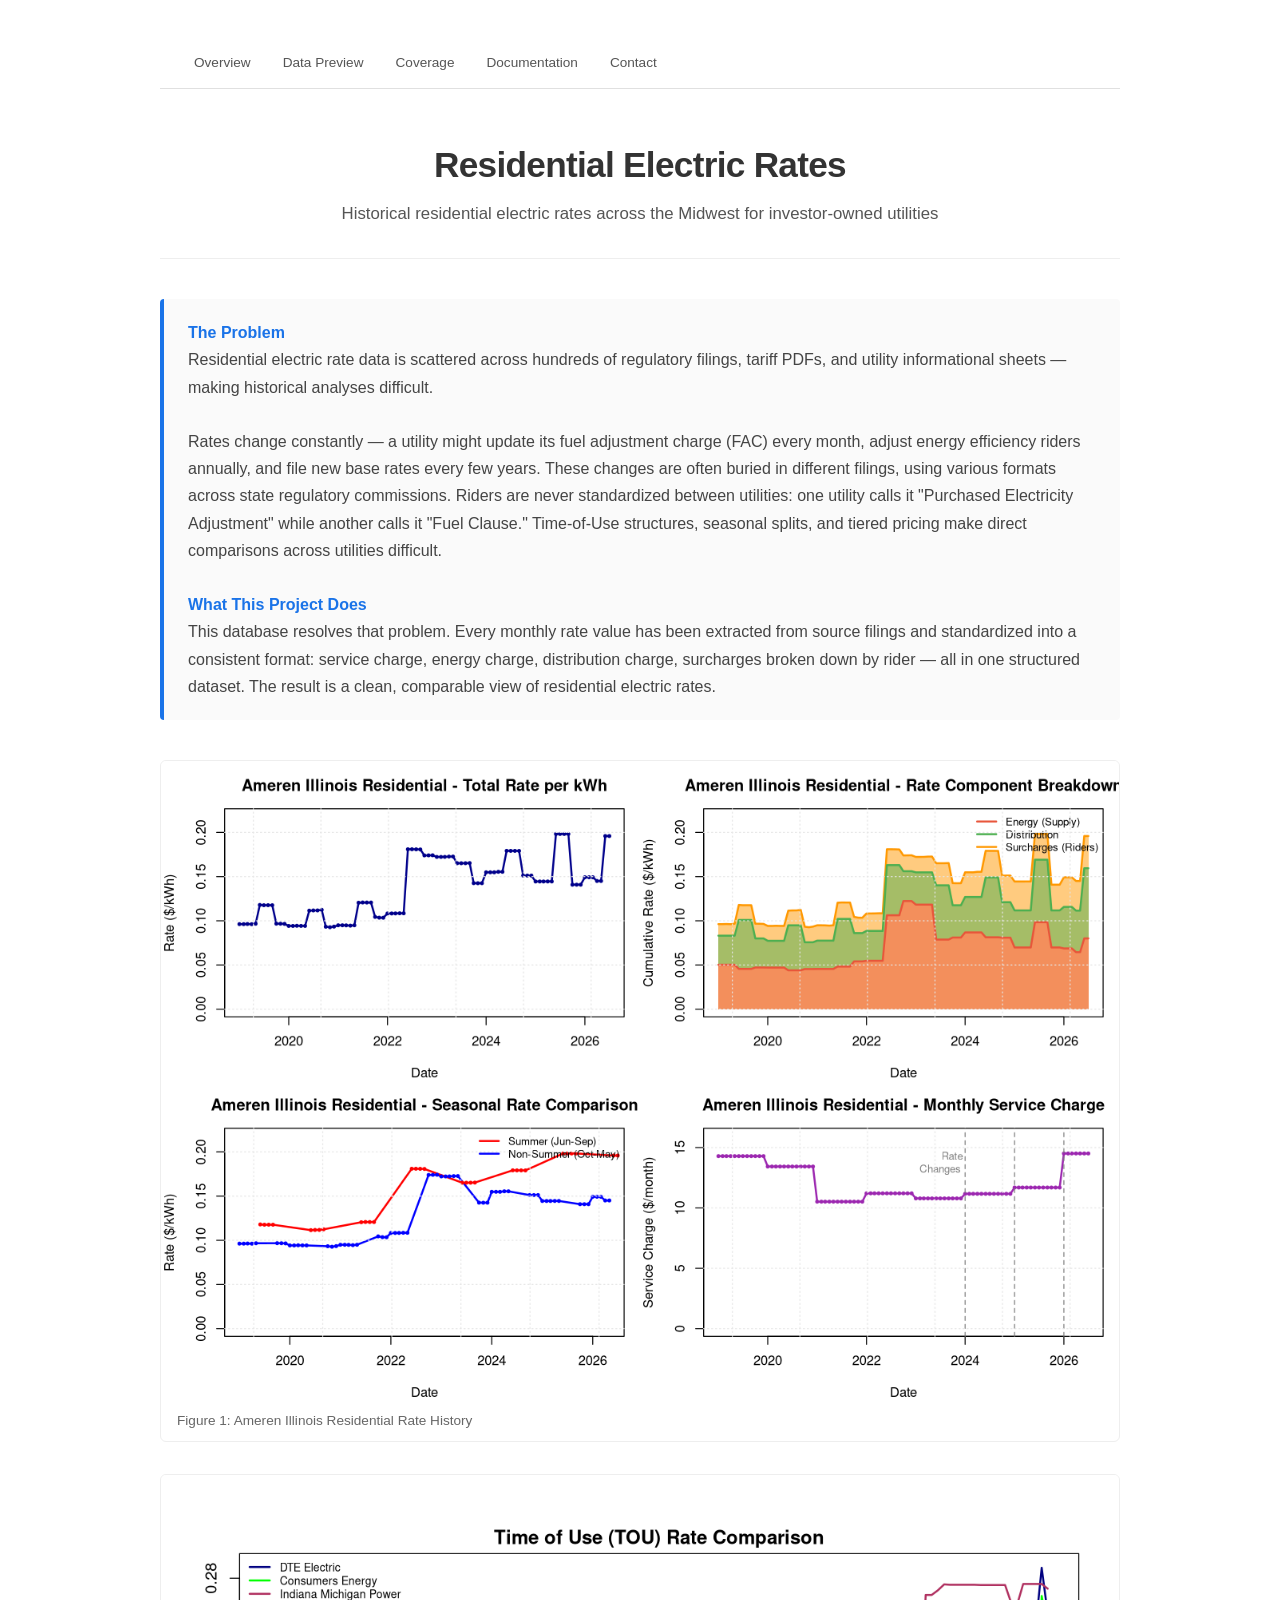
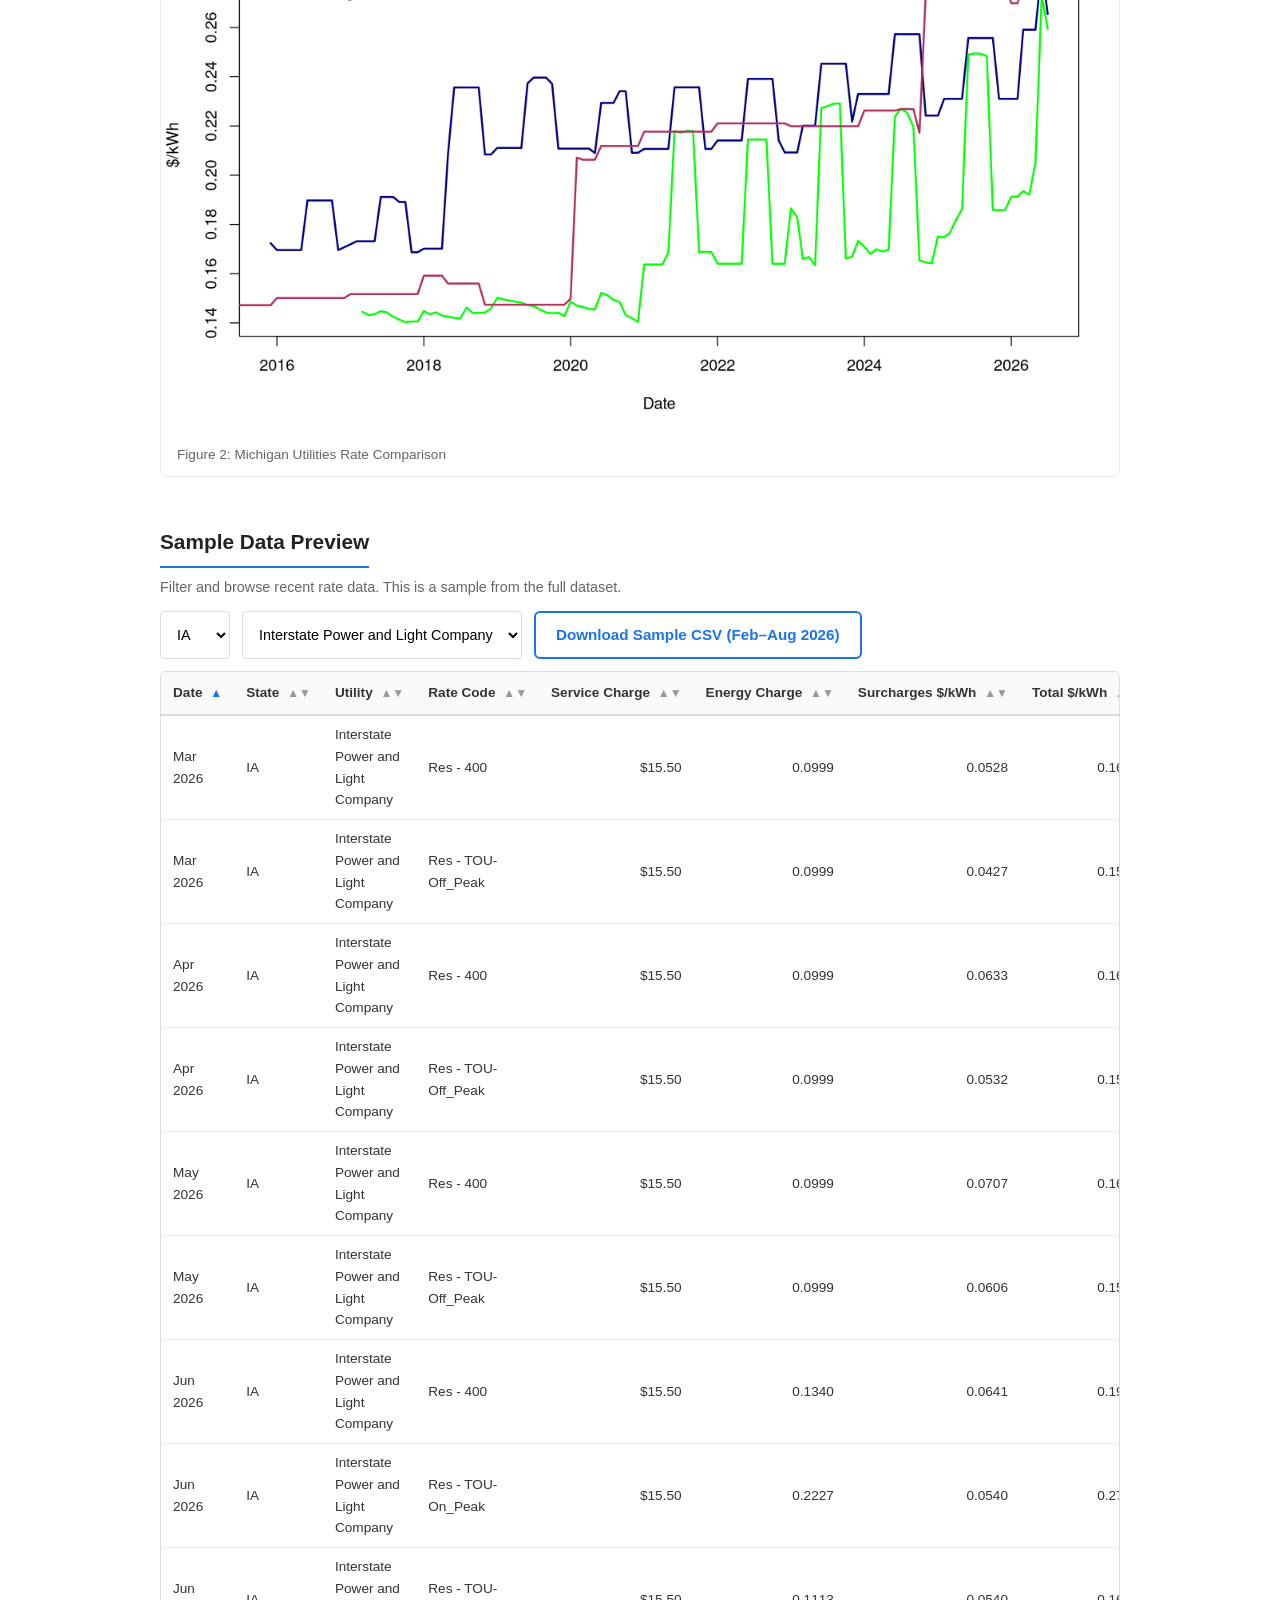
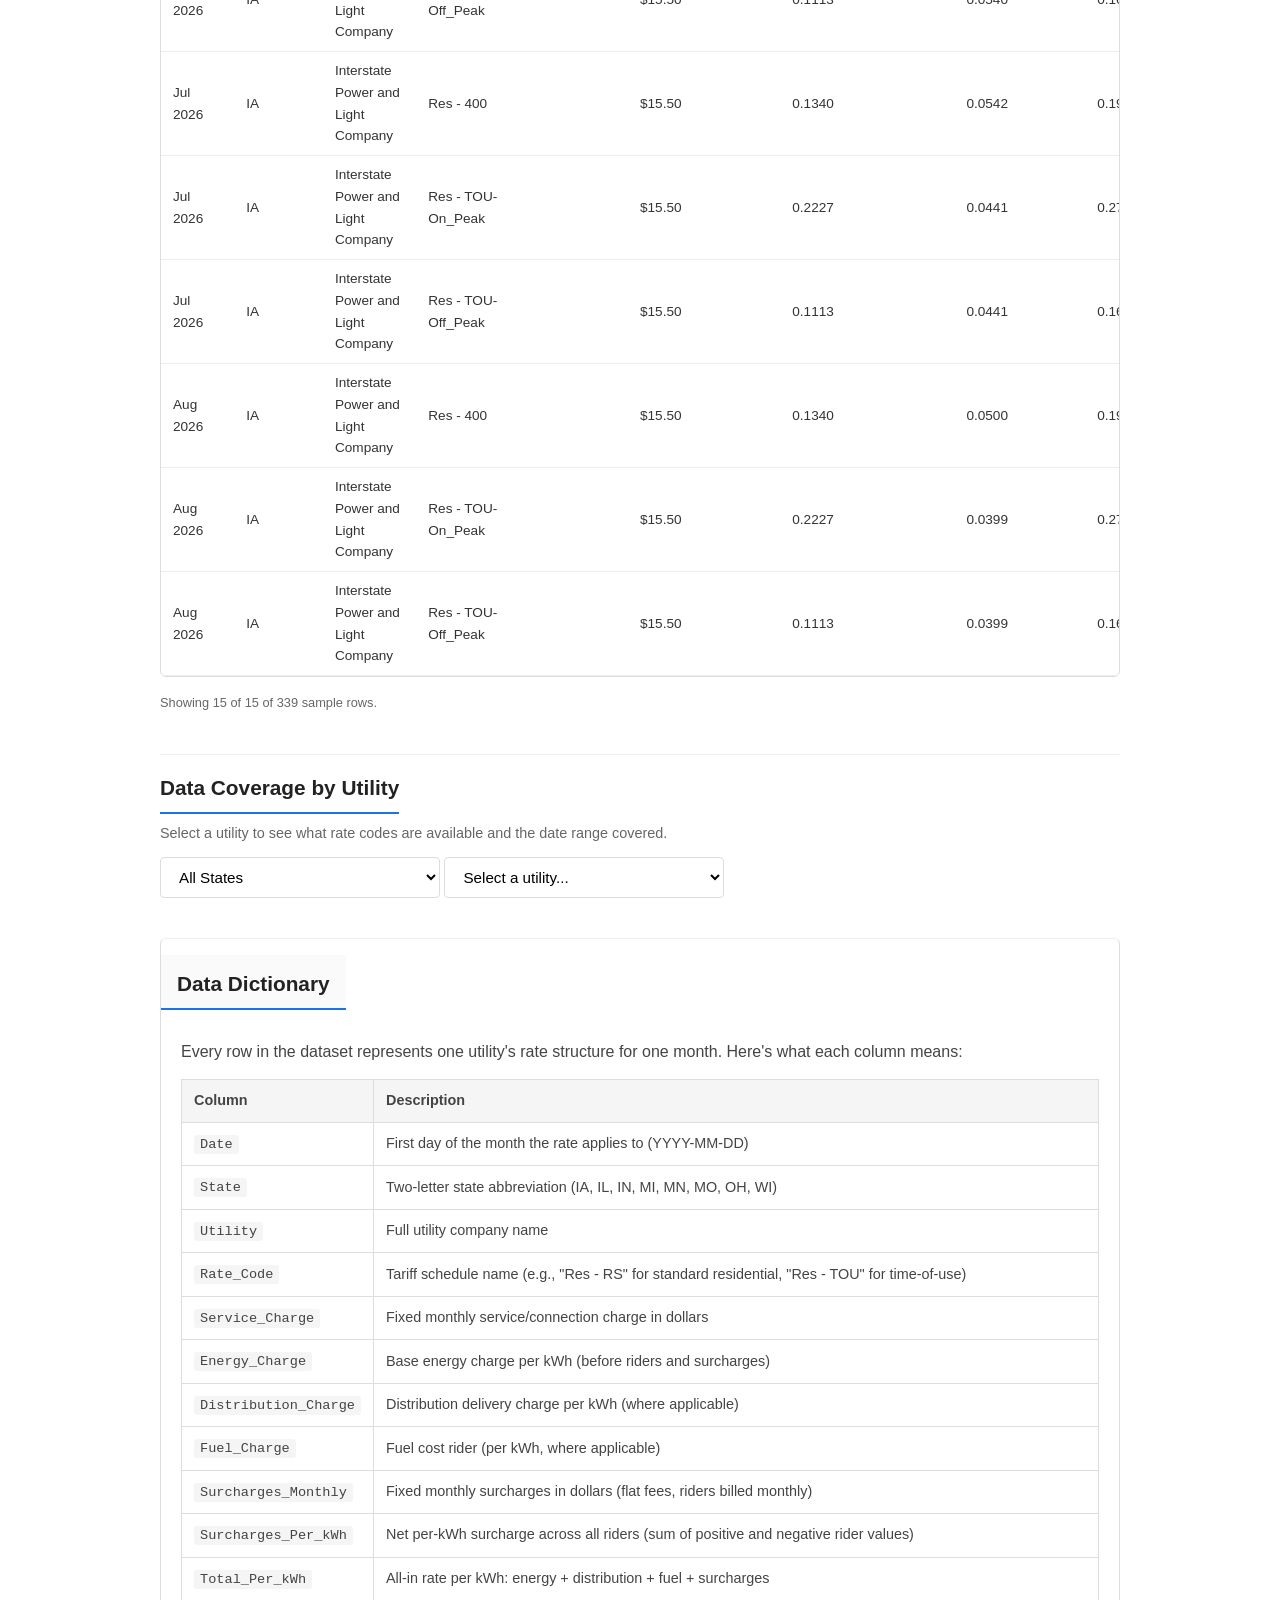
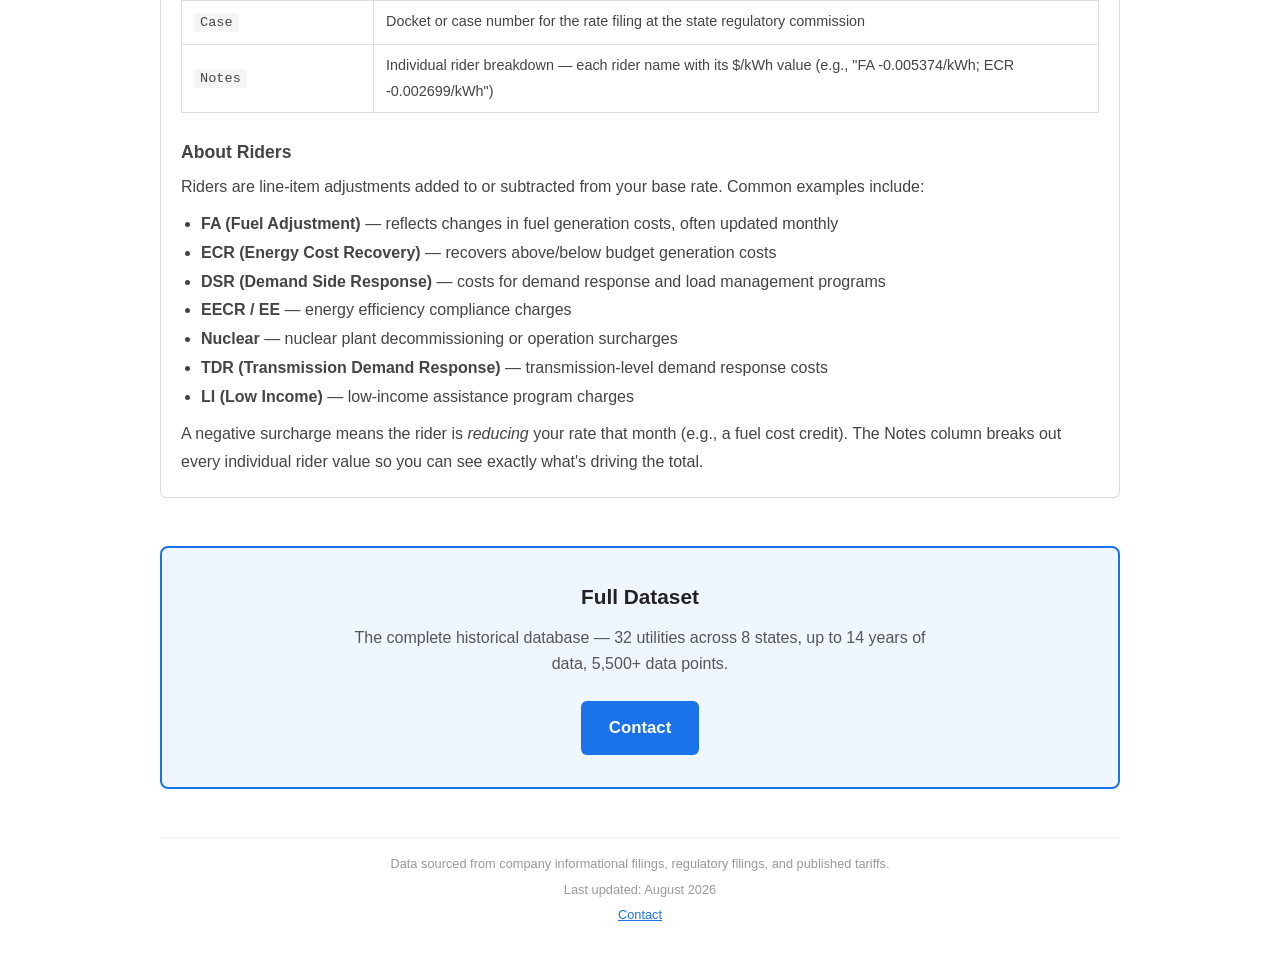
==== index.html @ 35127182 "Add files via upload" ====
<!DOCTYPE html>
<html lang="en">
<head>
  <meta charset="UTF-8">
  <meta name="viewport" content="width=device-width, initial-scale=1.0">
  <title>Residential Electric Rate Data — Iowa, Illinois, Indiana, Michigan, Minnesota, Missouri, Ohio, Wisconsin</title>
  <meta name="description" content="Historical residential electric rate data for 32 utilities across Iowa, Illinois, Indiana, Michigan, Minnesota, Missouri, Ohio, and Wisconsin. Monthly data from 2012-2026 covering energy charges, distribution charges, and 50+ rider surcharges.">
  <meta name="keywords" content="electric rates, residential electric rates, Iowa, Illinois, Michigan, Indiana, Minnesota, Missouri, Ohio, Wisconsin, Ameren, ComEd, DTE, Consumers Energy, Duke Energy Ohio, Ohio Edison, Minnesota Power, Northern States Power, Otter Tail Power, Ameren Missouri, Evergy, Empire District, MidAmerican Energy, utility rates, energy charges, surcharges, riders">
  <meta name="author" content="Electric Utility Rate Data">
  <meta property="og:title" content="Residential Electric Rate Data">
  <meta property="og:description" content="Historical residential electric rates across Iowa, Illinois, Indiana, Michigan, Minnesota, Missouri, Ohio, and Wisconsin — 2012 to 2026. 32 utilities, 50+ riders tracked.">
  <meta property="og:type" content="website">
  <link rel="stylesheet" href="style.css">
</head>
<body>

<nav>
  <a href="#overview">Overview</a>
  <a href="#data">Data Preview</a>
  <a href="#coverage">Coverage</a>
  <a href="#docs">Documentation</a>
  <a href="#contact">Contact</a>
</nav>

<div class="hero">
  <h1>Residential Electric Rates</h1>
  <p class="sub">Historical residential electric rates across the Midwest for investor-owned utilities</p>
</div>

<div id="overview">
<div class="problem">
  <strong>The Problem</strong><br>
  Residential electric rate data is scattered across hundreds of regulatory filings, tariff PDFs, and
  utility informational sheets — making historical analyses difficult.<br><br>
  Rates change constantly — a utility might update its fuel adjustment charge (FAC) every month,
  adjust energy efficiency riders annually, and file new base rates every few years.
  These changes are often buried in different filings, using various formats across state
  regulatory commissions. Riders are never standardized between utilities: one utility calls it
  "Purchased Electricity Adjustment" while another calls it "Fuel Clause."
  Time-of-Use structures, seasonal splits, and tiered pricing make direct comparisons
  across utilities difficult.<br><br>
  <strong>What This Project Does</strong><br>
  This database resolves that problem. Every monthly rate value has been extracted from source
  filings and standardized into a consistent format: service charge, energy charge, distribution
  charge, surcharges broken down by rider — all in one structured dataset.
  The result is a clean, comparable view of residential electric rates.
</div>

<!-- Charts -->
<div class="chart">
  <img src="GitHub_Graphs/Ameren_IL_Rates.png" alt="Ameren Illinois Rate History">
  <p>Figure 1: Ameren Illinois Residential Rate History</p>
</div>

<div class="chart">
  <img src="GitHub_Graphs/MI_Comparison.png" alt="Michigan Utilities Comparison">
  <p>Figure 2: Michigan Utilities Rate Comparison</p>
</div>
</div>

<!-- Sample Data Preview -->
<div id="data" class="section">
  <h2>Sample Data Preview</h2>
  <p class="section-desc">Filter and browse recent rate data. This is a sample from the full dataset.</p>

  <div class="table-controls">
    <select id="filterState" aria-label="Filter by State">
    </select>
    <select id="filterUtility" aria-label="Filter by Utility">
    </select>
    <a href="sample_data.csv" download class="download-btn">Download Sample CSV (Feb–Aug 2026)</a>
  </div>

  <div class="table-wrapper">
    <table id="sampleTable">
      <thead>
        <tr>
          <th data-col="Date" data-type="text">Date <span class="sort-arrow"></span></th>
          <th data-col="State" data-type="text">State <span class="sort-arrow"></span></th>
          <th data-col="Utility" data-type="text">Utility <span class="sort-arrow"></span></th>
          <th data-col="Rate_Code" data-type="text">Rate Code <span class="sort-arrow"></span></th>
          <th data-col="Service_Charge" data-type="num">Service Charge <span class="sort-arrow"></span></th>
          <th data-col="Energy_Charge" data-type="num">Energy Charge <span class="sort-arrow"></span></th>
          <th data-col="Surcharges_Per_kWh" data-type="num">Surcharges $/kWh <span class="sort-arrow"></span></th>
          <th data-col="Total_Per_kWh" data-type="num">Total $/kWh <span class="sort-arrow"></span></th>
        </tr>
      </thead>
      <tbody id="sampleBody"></tbody>
    </table>
  </div>
  <div class="table-note">Showing <span id="rowCount">0</span> of <span id="totalRows">0</span> sample rows.</div>
</div>

<!-- Data Coverage Explorer -->
<div id="coverage" class="section">
  <h2>Data Coverage by Utility</h2>
  <p class="section-desc">Select a utility to see what rate codes are available and the date range covered.</p>
  <select id="coverageState" class="coverage-select" aria-label="Filter utilities by State">
    <option value="">All States</option>
  </select>
  <select id="coverageSelect" class="coverage-select" aria-label="Select a Utility">
    <option value="">Select a utility...</option>
  </select>
  <div id="coverageResult" class="coverage-result" style="display:none;"></div>
</div>

<!-- Data Documentation -->
<div id="docs" class="section data-docs">
  <h2>Data Dictionary</h2>
  <div class="content">
    <p>Every row in the dataset represents one utility's rate structure for one month. Here's what each column means:</p>
    <table>
      <tr><th>Column</th><th>Description</th></tr>
      <tr><td><code>Date</code></td><td>First day of the month the rate applies to (YYYY-MM-DD)</td></tr>
      <tr><td><code>State</code></td><td>Two-letter state abbreviation (IA, IL, IN, MI, MN, MO, OH, WI)</td></tr>
      <tr><td><code>Utility</code></td><td>Full utility company name</td></tr>
      <tr><td><code>Rate_Code</code></td><td>Tariff schedule name (e.g., "Res - RS" for standard residential, "Res - TOU" for time-of-use)</td></tr>
      <tr><td><code>Service_Charge</code></td><td>Fixed monthly service/connection charge in dollars</td></tr>
      <tr><td><code>Energy_Charge</code></td><td>Base energy charge per kWh (before riders and surcharges)</td></tr>
      <tr><td><code>Distribution_Charge</code></td><td>Distribution delivery charge per kWh (where applicable)</td></tr>
      <tr><td><code>Fuel_Charge</code></td><td>Fuel cost rider (per kWh, where applicable)</td></tr>
      <tr><td><code>Surcharges_Monthly</code></td><td>Fixed monthly surcharges in dollars (flat fees, riders billed monthly)</td></tr>
      <tr><td><code>Surcharges_Per_kWh</code></td><td>Net per-kWh surcharge across all riders (sum of positive and negative rider values)</td></tr>
      <tr><td><code>Total_Per_kWh</code></td><td>All-in rate per kWh: energy + distribution + fuel + surcharges</td></tr>
      <tr><td><code>Case</code></td><td>Docket or case number for the rate filing at the state regulatory commission</td></tr>
      <tr><td><code>Notes</code></td><td>Individual rider breakdown — each rider name with its $/kWh value (e.g., "FA -0.005374/kWh; ECR -0.002699/kWh")</td></tr>
    </table>

    <h3 class="docs-subtitle">About Riders</h3>
    <p>Riders are line-item adjustments added to or subtracted from your base rate. Common examples include:</p>
    <ul class="rider-list">
      <li><strong>FA (Fuel Adjustment)</strong> — reflects changes in fuel generation costs, often updated monthly</li>
      <li><strong>ECR (Energy Cost Recovery)</strong> — recovers above/below budget generation costs</li>
      <li><strong>DSR (Demand Side Response)</strong> — costs for demand response and load management programs</li>
      <li><strong>EECR / EE</strong> — energy efficiency compliance charges</li>
      <li><strong>Nuclear</strong> — nuclear plant decommissioning or operation surcharges</li>
      <li><strong>TDR (Transmission Demand Response)</strong> — transmission-level demand response costs</li>
      <li><strong>LI (Low Income)</strong> — low-income assistance program charges</li>
    </ul>
    <p>A negative surcharge means the rider is <em>reducing</em> your rate that month (e.g., a fuel cost credit). The Notes column breaks out every individual rider value so you can see exactly what's driving the total.</p>
  </div>
</div>

<!-- Contact CTA -->
<div id="contact" class="cta-box">
  <h2>Full Dataset</h2>
  <p>The complete historical database — 32 utilities across 8 states, up to 14 years of data, 5,500+ data points.</p>
  <a href="mailto:ethyankramer@protonmail.com" class="contact-btn">Contact</a>
</div>

<footer>
  <p>Data sourced from company informational filings, regulatory filings, and published tariffs.</p>
  <p>Last updated: August 2026</p>
  <p><a href="mailto:ethyankramer@protonmail.com" style="color:var(--primary);">Contact</a></p>
</footer>

<script src="app.js"></script>
</body>
</html>
---- style.css ----
/* CSS Variables */
:root {
  --primary: #1a73e8;
  --primary-dark: #1557b0;
  --primary-light: #f0f6ff;
  --bg: #fff;
  --bg-alt: #fafafa;
  --bg-hover: #f0f0f0;
  --bg-table-hover: #f8f9fa;
  --text: #333;
  --text-muted: #555;
  --text-light: #666;
  --text-lighter: #999;
  --border: #ddd;
  --border-light: #eee;
  --border-med: #e0e0e0;
  --focus: #1a73e8;
  --shadow: 0 1px 3px rgba(0,0,0,0.08);
}

/* Reset & Base */
* { margin: 0; padding: 0; box-sizing: border-box; }
html { scroll-behavior: smooth; }
body {
  font-family: -apple-system, BlinkMacSystemFont, 'Segoe UI', sans-serif;
  max-width: 1000px;
  margin: 0 auto;
  padding: 40px 20px;
  color: var(--text);
  background: var(--bg);
  line-height: 1.6;
}

/* Typography */
h1 { font-size: 2.2rem; letter-spacing: -0.02em; margin-bottom: 0.5rem; }
h2 { margin-bottom: 0.5rem; font-size: 1.3rem; color: #222; }
h3 { margin-bottom: 0.25rem; font-size: 1.1rem; }
.sub { color: var(--text-muted); font-size: 1.05rem; max-width: 600px; margin: 0 auto; line-height: 1.5; }

/* Stats */
.stats { display: flex; gap: 16px; flex-wrap: wrap; margin-bottom: 2.5rem; }
.stat {
  border: 1px solid var(--border); border-radius: 6px;
  padding: 16px 24px; text-align: center; flex: 1; min-width: 120px;
}
.stat .n { font-size: 1.8rem; font-weight: bold; color: var(--primary); }
.stat .l { color: var(--text-light); font-size: 0.85rem; }

/* Charts */
.chart {
  margin-bottom: 2rem;
  border: 1px solid var(--border-light);
  border-radius: 6px;
  overflow: hidden;
}
.chart h2 { margin: 0; padding: 12px 16px; font-size: 1rem; background: var(--bg-alt); border-bottom: 1px solid var(--border-light); }
.chart img { width: 100%; display: block; }
.chart p { margin: 0; padding: 10px 16px; color: var(--text-light); font-size: 0.85rem; }

/* Problem Box */
.problem {
  background: var(--bg-alt);
  border-left: 4px solid var(--primary);
  border-radius: 4px;
  padding: 20px 24px;
  margin-bottom: 2.5rem;
  line-height: 1.7;
  color: #444;
}
.problem strong { color: var(--primary); }

/* Buttons */
.contact-btn {
  background: var(--primary);
  color: #fff;
  padding: 14px 28px;
  text-decoration: none;
  border-radius: 6px;
  font-size: 1.05rem;
  font-weight: 600;
  display: inline-block;
  transition: background 0.2s;
}
.contact-btn:hover { background: var(--primary-dark); }

.download-btn {
  background: #fff;
  color: var(--primary);
  padding: 10px 20px;
  text-decoration: none;
  border: 2px solid var(--primary);
  border-radius: 6px;
  font-size: 0.95rem;
  font-weight: 600;
  display: inline-block;
  transition: all 0.2s;
  cursor: pointer;
}
.download-btn:hover { background: var(--primary); color: #fff; }

/* Table Controls */
.table-controls {
  display: flex; gap: 12px; flex-wrap: wrap;
  margin-bottom: 12px;
}
.table-controls select {
  padding: 8px 12px;
  border: 1px solid var(--border);
  border-radius: 4px;
  font-size: 0.9rem;
  background: #fff;
}
.table-wrapper {
  overflow-x: auto;
  border: 1px solid var(--border);
  border-radius: 6px;
  margin-bottom: 1rem;
}
#sampleTable {
  width: 100%;
  border-collapse: collapse;
  font-size: 0.85rem;
}
#sampleTable th {
  background: var(--bg-alt);
  padding: 10px 12px;
  text-align: left;
  border-bottom: 2px solid var(--border);
  font-weight: 600;
  position: sticky;
  top: 0;
  cursor: pointer;
  user-select: none;
  white-space: nowrap;
}
#sampleTable th:hover { background: var(--bg-hover); }
#sampleTable th .sort-arrow { color: var(--text-lighter); margin-left: 4px; font-size: 0.75rem; }
#sampleTable td {
  padding: 8px 12px;
  border-bottom: 1px solid var(--border-light);
}
#sampleTable tr:hover td { background: var(--bg-table-hover); }
.table-note {
  color: var(--text-light);
  font-size: 0.8rem;
  margin-bottom: 1.5rem;
}

/* Numeric Columns */
#sampleTable th[data-type="num"],
#sampleTable td:nth-child(5),
#sampleTable td:nth-child(6),
#sampleTable td:nth-child(7),
#sampleTable td:nth-child(8) {
  text-align: right;
  font-variant-numeric: tabular-nums;
}

/* Data Docs */
.data-docs {
  border: 1px solid var(--border);
  border-radius: 6px;
  overflow: hidden;
}
.data-docs h2 {
  margin: 0; padding: 12px 16px; font-size: 1rem;
  background: var(--bg-alt); border-bottom: 1px solid var(--border);
}
.data-docs .content { padding: 20px; line-height: 1.8; color: #444; }
.data-docs table {
  width: 100%;
  border-collapse: collapse;
  margin: 12px 0;
  font-size: 0.9rem;
}
.data-docs table th {
  background: #f5f5f5;
  padding: 8px 12px;
  text-align: left;
  border: 1px solid var(--border);
  font-weight: 600;
}
.data-docs table td {
  padding: 8px 12px;
  border: 1px solid var(--border);
}
.data-docs code {
  background: #f5f5f5;
  padding: 2px 6px;
  border-radius: 3px;
  font-size: 0.85rem;
}

/* CTA Box */
.cta-box {
  background: var(--primary-light);
  border: 2px solid var(--primary);
  border-radius: 8px;
  padding: 32px;
  text-align: center;
  margin: 3rem 0;
}
.cta-box h2 { margin-bottom: 0.75rem; }
.cta-box p { color: #555; margin-bottom: 1.5rem; line-height: 1.6; max-width: 600px; margin-left: auto; margin-right: auto; }
.cta-features {
  display: flex;
  gap: 24px;
  justify-content: center;
  flex-wrap: wrap;
  margin-bottom: 1.5rem;
  color: #444;
  font-size: 0.95rem;
}
.cta-features span { display: flex; align-items: center; gap: 6px; }

/* Coverage Section */
.coverage-select {
  padding: 10px 14px;
  border: 1px solid var(--border);
  border-radius: 4px;
  font-size: 0.95rem;
  background: #fff;
  min-width: 280px;
}
.coverage-result {
  margin-top: 1rem;
  border: 1px solid var(--border);
  border-radius: 6px;
  overflow: hidden;
}
.coverage-result h3 {
  margin: 0; padding: 12px 16px; font-size: 0.95rem;
  background: var(--bg-alt); border-bottom: 1px solid var(--border-light);
}
.coverage-result .rc-list { padding: 12px 16px; }
.coverage-result .rc-item {
  display: flex; justify-content: space-between; align-items: center;
  padding: 8px 0; border-bottom: 1px solid var(--bg-hover);
}
.coverage-result .rc-item:last-child { border-bottom: none; }
.coverage-result .rc-name { font-weight: 600; font-size: 0.9rem; }
.coverage-result .rc-dates { color: var(--text-light); font-size: 0.85rem; }
.coverage-result .rc-dates .span-years { color: var(--primary); font-weight: 600; margin-left: 6px; }
.coverage-placeholder { padding: 24px 16px; color: var(--text-lighter); text-align: center; font-size: 0.9rem; }

/* Nav Bar */
nav {
  position: sticky;
  top: 0;
  z-index: 100;
  background: var(--bg);
  border-bottom: 1px solid var(--border-med);
  padding: 0 20px;
  display: flex;
  gap: 4px;
  overflow-x: auto;
  -webkit-overflow-scrolling: touch;
}
nav a {
  padding: 12px 14px;
  text-decoration: none;
  color: var(--text-muted);
  font-size: 0.85rem;
  font-weight: 500;
  white-space: nowrap;
  border-bottom: 2px solid transparent;
  transition: color 0.15s, border-color 0.15s;
}
nav a:hover { color: var(--primary); }
nav a.active { color: var(--primary); border-bottom-color: var(--primary); }

/* Hero */
.hero {
  text-align: center;
  padding: 3rem 1rem 2rem;
  border-bottom: 1px solid var(--border-light);
  margin-bottom: 2.5rem;
}

/* Sections */
.rider-list { margin: 8px 0 8px 20px; line-height: 1.8; }
.section { margin-bottom: 2.5rem; padding-top: 1rem; scroll-margin-top: 70px; }
.section + .section { border-top: 1px solid var(--border-light); }
.section h2 {
  margin-bottom: 0.5rem;
  font-size: 1.3rem;
  color: #222;
  padding-bottom: 8px;
  border-bottom: 2px solid var(--primary);
  display: inline-block;
}
.section-desc { color: var(--text-light); margin-bottom: 12px; font-size: 0.9rem; }
.docs-subtitle { margin-top: 1.5rem; }

footer {
  margin-top: 3rem;
  color: var(--text-lighter);
  font-size: 0.8rem;
  text-align: center;
  border-top: 1px solid var(--border-light);
  padding-top: 1rem;
}
footer p { margin-bottom: 0.3rem; }

/* Print */
@media print {
  nav { display: none; }
  .hero { padding: 1rem 0; }
  .contact-btn, .download-btn { display: none; }
  .cta-box { border: 1px solid #ccc; }
  .section { break-inside: avoid; }
  .chart { break-inside: avoid; }
  body { padding: 20px; max-width: 100%; }
}
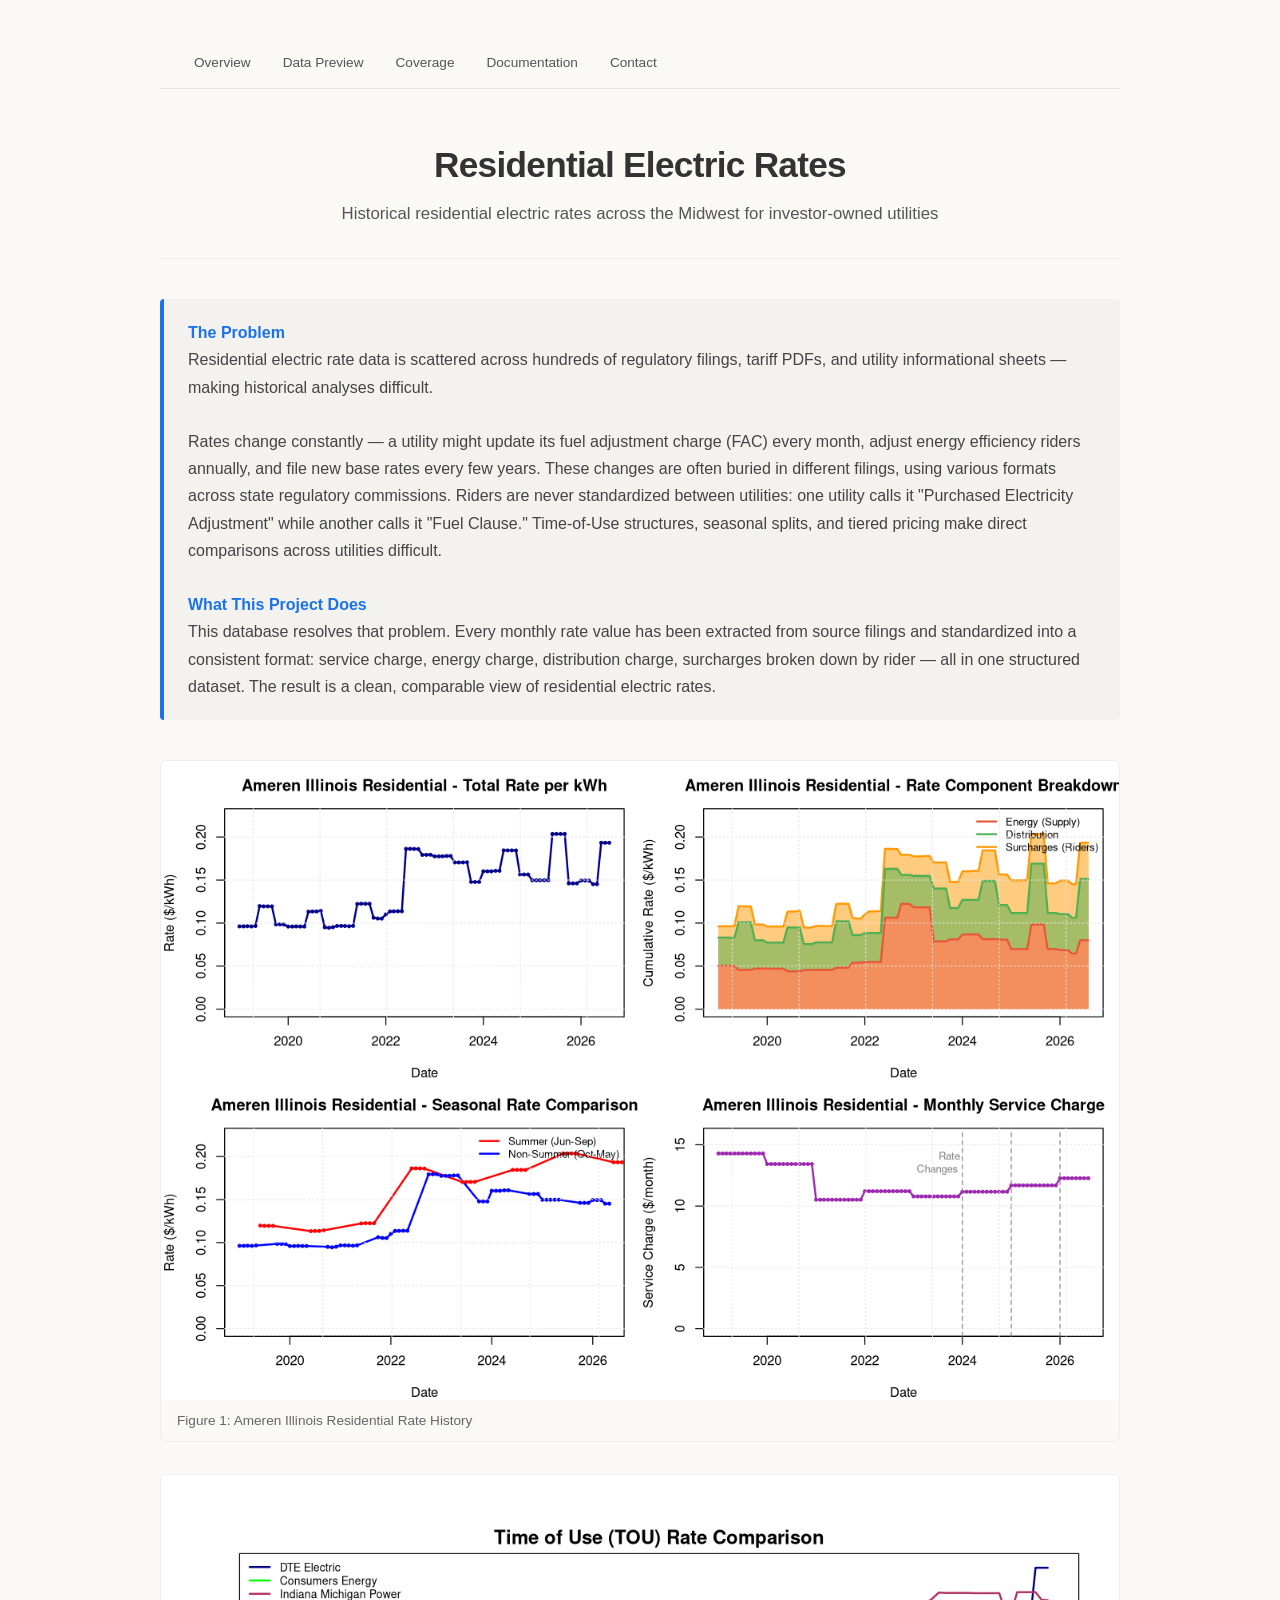
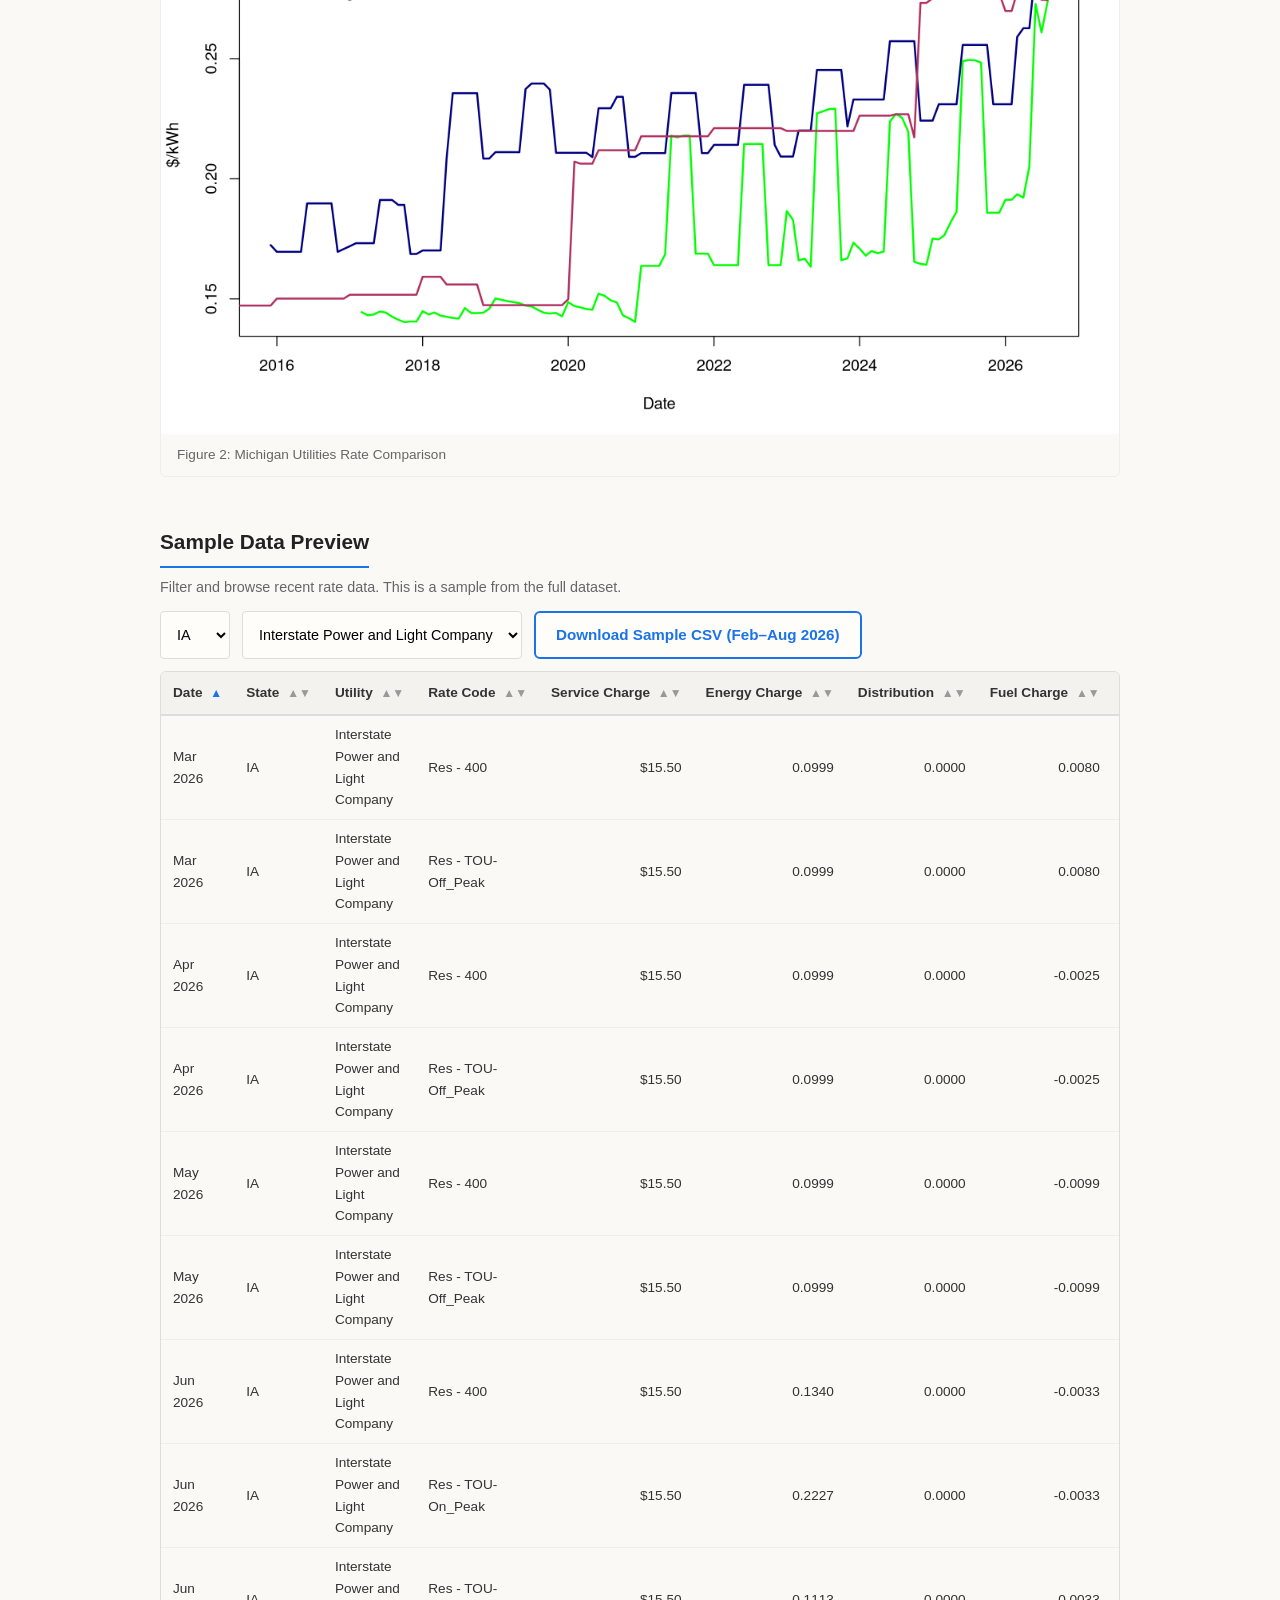
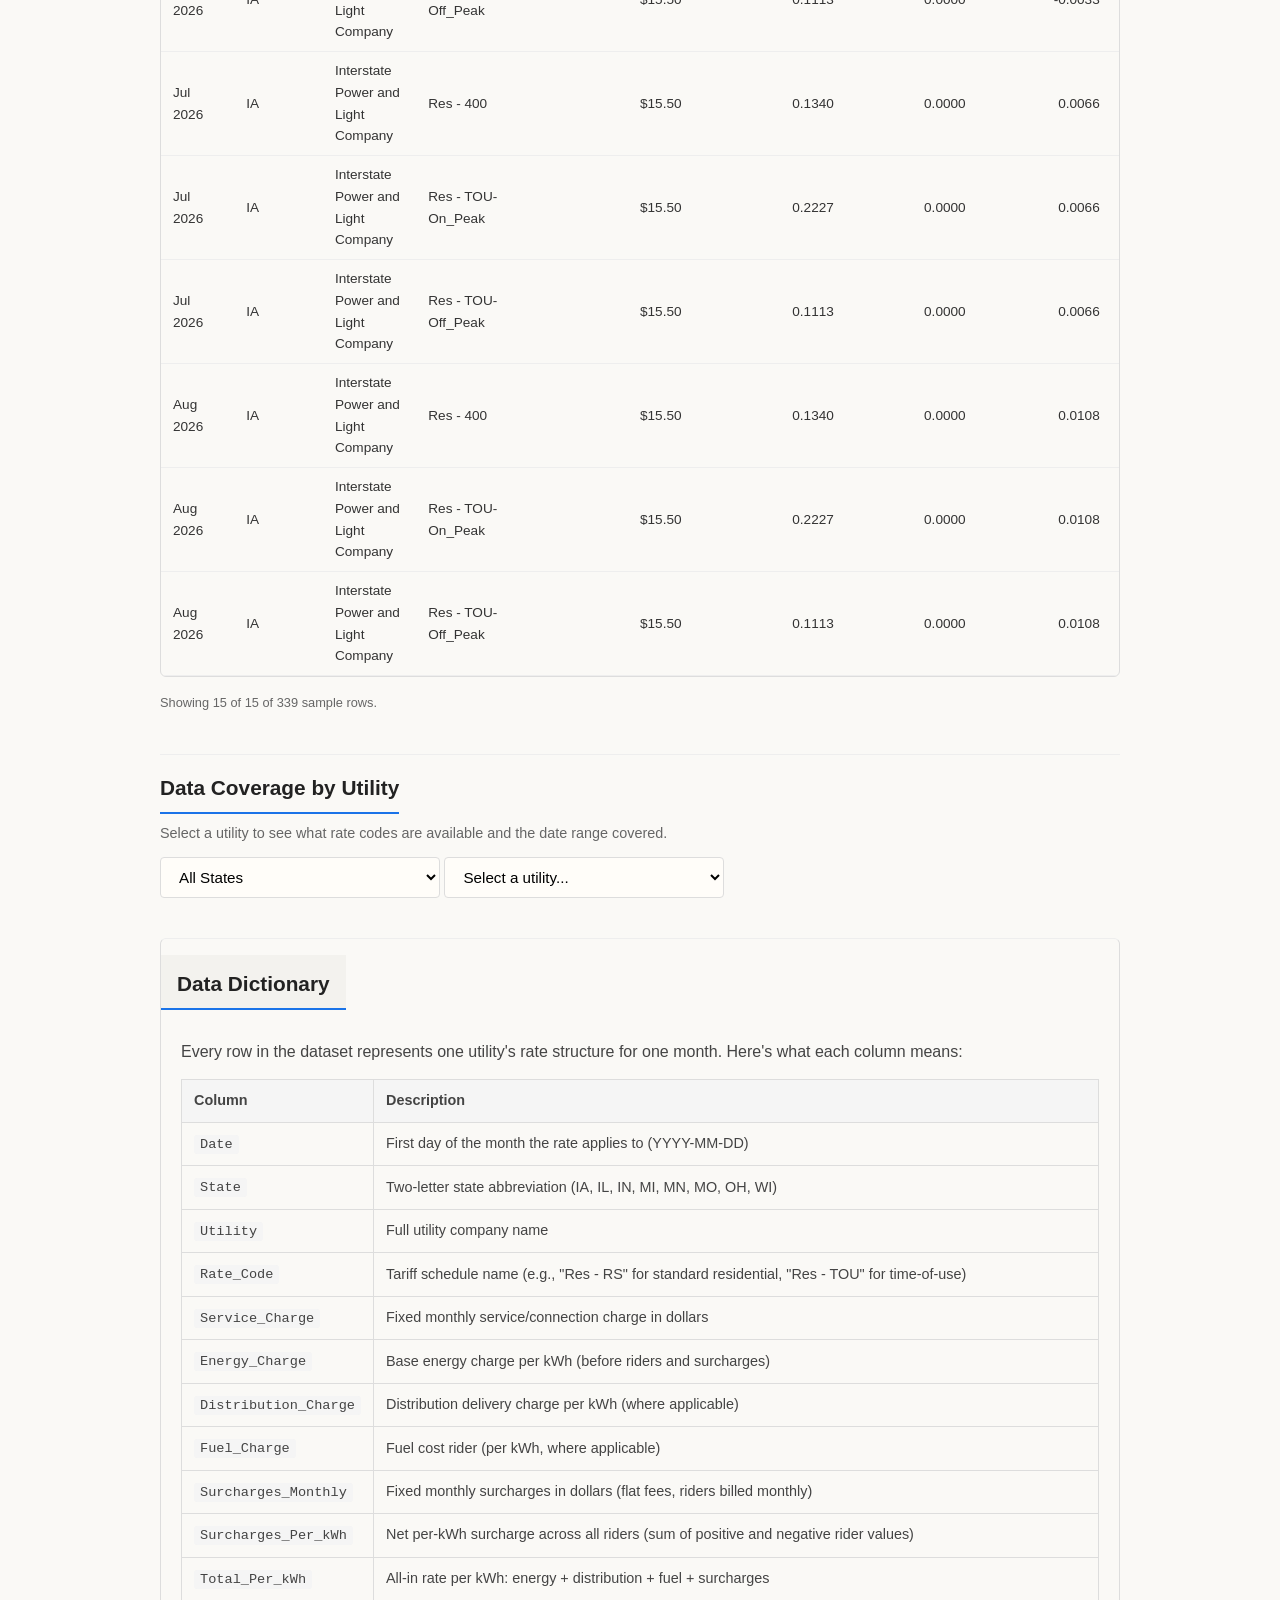
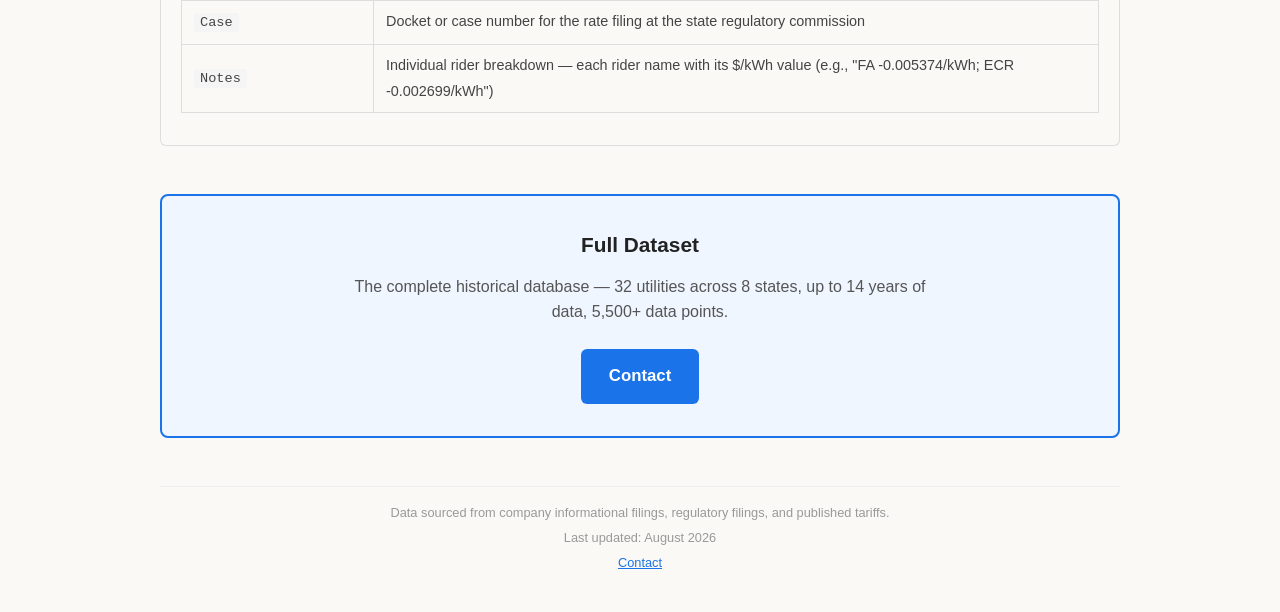
==== commit 9b0f5762: "Add files via upload" ====
--- a/index.html
+++ b/index.html
@@ -81,6 +81,8 @@
           <th data-col="Rate_Code" data-type="text">Rate Code <span class="sort-arrow"></span></th>
           <th data-col="Service_Charge" data-type="num">Service Charge <span class="sort-arrow"></span></th>
           <th data-col="Energy_Charge" data-type="num">Energy Charge <span class="sort-arrow"></span></th>
+          <th data-col="Distribution_Charge" data-type="num">Distribution <span class="sort-arrow"></span></th>
+          <th data-col="Fuel_Charge" data-type="num">Fuel Charge <span class="sort-arrow"></span></th>
           <th data-col="Surcharges_Per_kWh" data-type="num">Surcharges $/kWh <span class="sort-arrow"></span></th>
           <th data-col="Total_Per_kWh" data-type="num">Total $/kWh <span class="sort-arrow"></span></th>
         </tr>
@@ -126,18 +128,6 @@
       <tr><td><code>Notes</code></td><td>Individual rider breakdown — each rider name with its $/kWh value (e.g., "FA -0.005374/kWh; ECR -0.002699/kWh")</td></tr>
     </table>
 
-    <h3 class="docs-subtitle">About Riders</h3>
-    <p>Riders are line-item adjustments added to or subtracted from your base rate. Common examples include:</p>
-    <ul class="rider-list">
-      <li><strong>FA (Fuel Adjustment)</strong> — reflects changes in fuel generation costs, often updated monthly</li>
-      <li><strong>ECR (Energy Cost Recovery)</strong> — recovers above/below budget generation costs</li>
-      <li><strong>DSR (Demand Side Response)</strong> — costs for demand response and load management programs</li>
-      <li><strong>EECR / EE</strong> — energy efficiency compliance charges</li>
-      <li><strong>Nuclear</strong> — nuclear plant decommissioning or operation surcharges</li>
-      <li><strong>TDR (Transmission Demand Response)</strong> — transmission-level demand response costs</li>
-      <li><strong>LI (Low Income)</strong> — low-income assistance program charges</li>
-    </ul>
-    <p>A negative surcharge means the rider is <em>reducing</em> your rate that month (e.g., a fuel cost credit). The Notes column breaks out every individual rider value so you can see exactly what's driving the total.</p>
   </div>
 </div>
 
--- a/style.css
+++ b/style.css
@@ -3,10 +3,10 @@
   --primary: #1a73e8;
   --primary-dark: #1557b0;
   --primary-light: #f0f6ff;
-  --bg: #fff;
-  --bg-alt: #fafafa;
+  --bg: #faf9f6;
+  --bg-alt: #f3f2ee;
   --bg-hover: #f0f0f0;
-  --bg-table-hover: #f8f9fa;
+  --bg-table-hover: #f5f4f1;
   --text: #333;
   --text-muted: #555;
   --text-light: #666;
@@ -84,7 +84,7 @@
 .contact-btn:hover { background: var(--primary-dark); }
 
 .download-btn {
-  background: #fff;
+  background: #fffdf9;
   color: var(--primary);
   padding: 10px 20px;
   text-decoration: none;
@@ -108,7 +108,7 @@
   border: 1px solid var(--border);
   border-radius: 4px;
   font-size: 0.9rem;
-  background: #fff;
+  background: #fffdf9;
 }
 .table-wrapper {
   overflow-x: auto;
@@ -219,7 +219,7 @@
   border: 1px solid var(--border);
   border-radius: 4px;
   font-size: 0.95rem;
-  background: #fff;
+  background: #fffdf9;
   min-width: 280px;
 }
 .coverage-result {
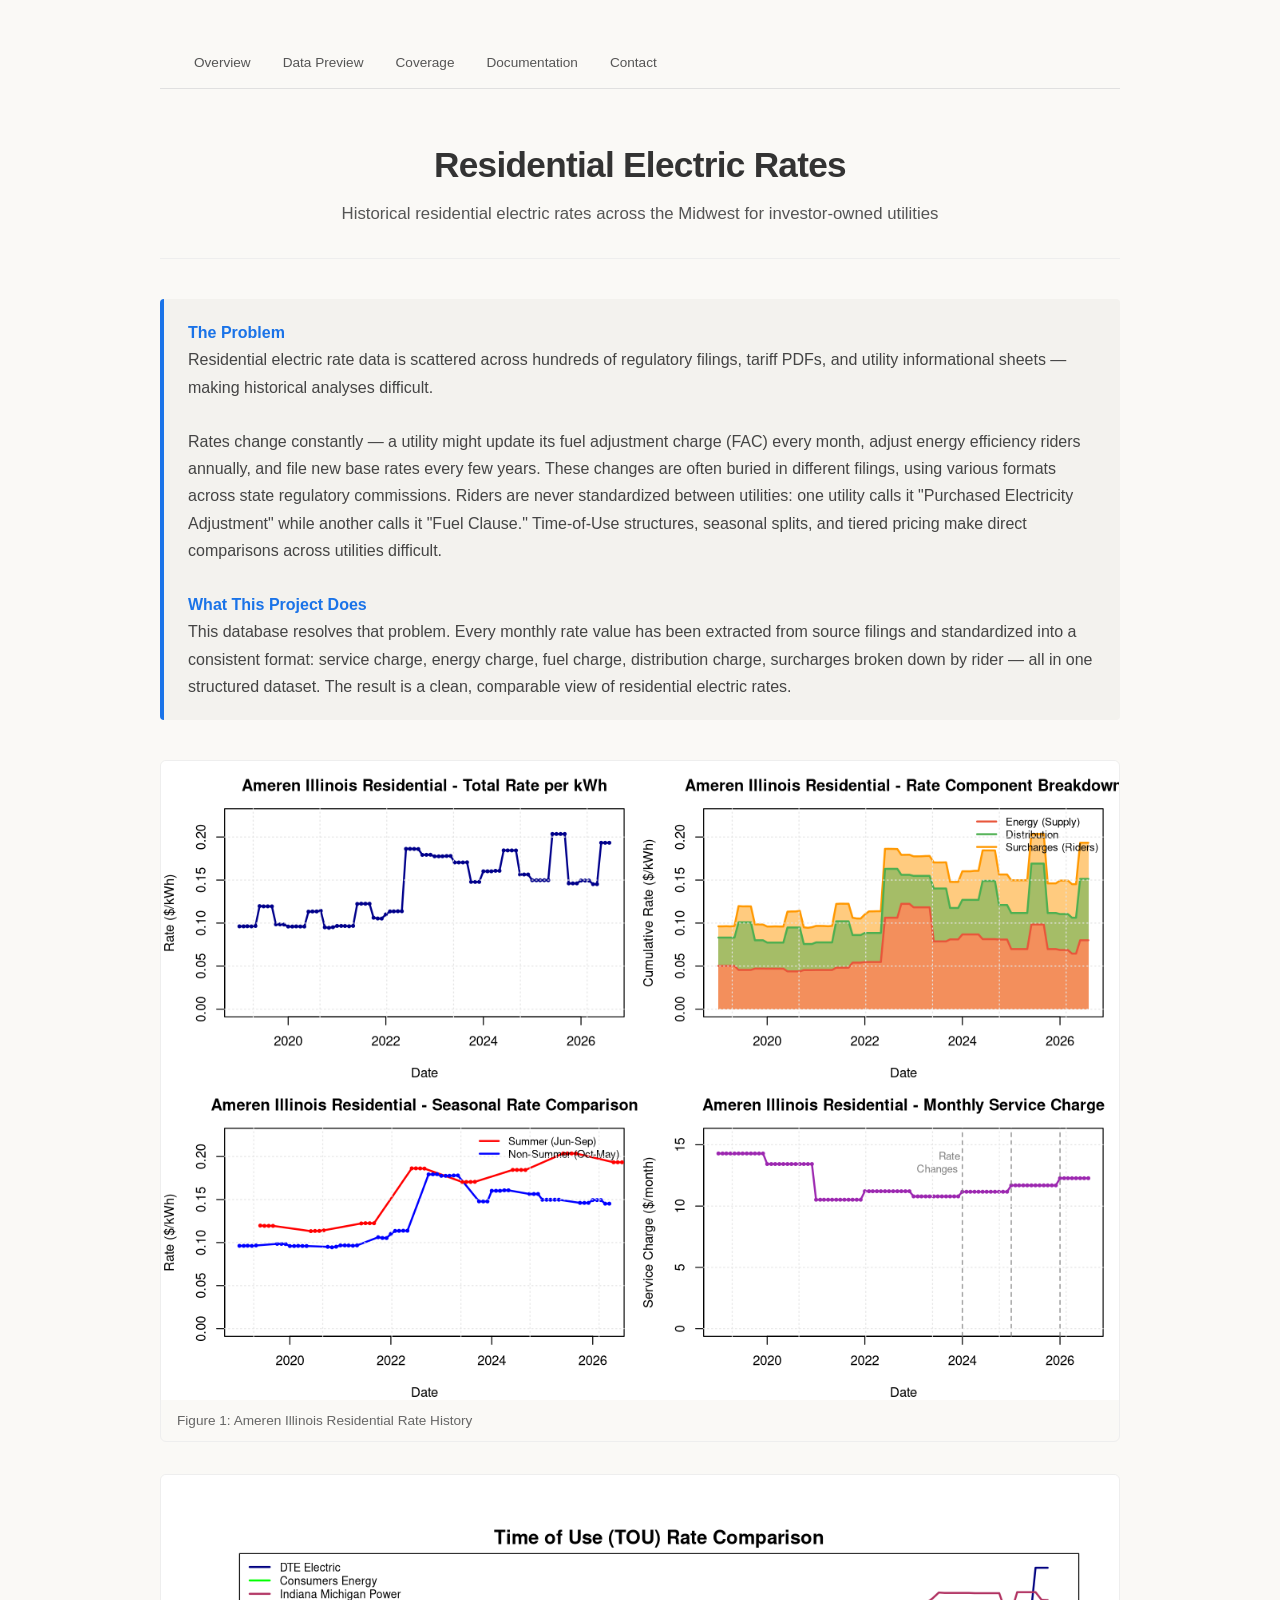
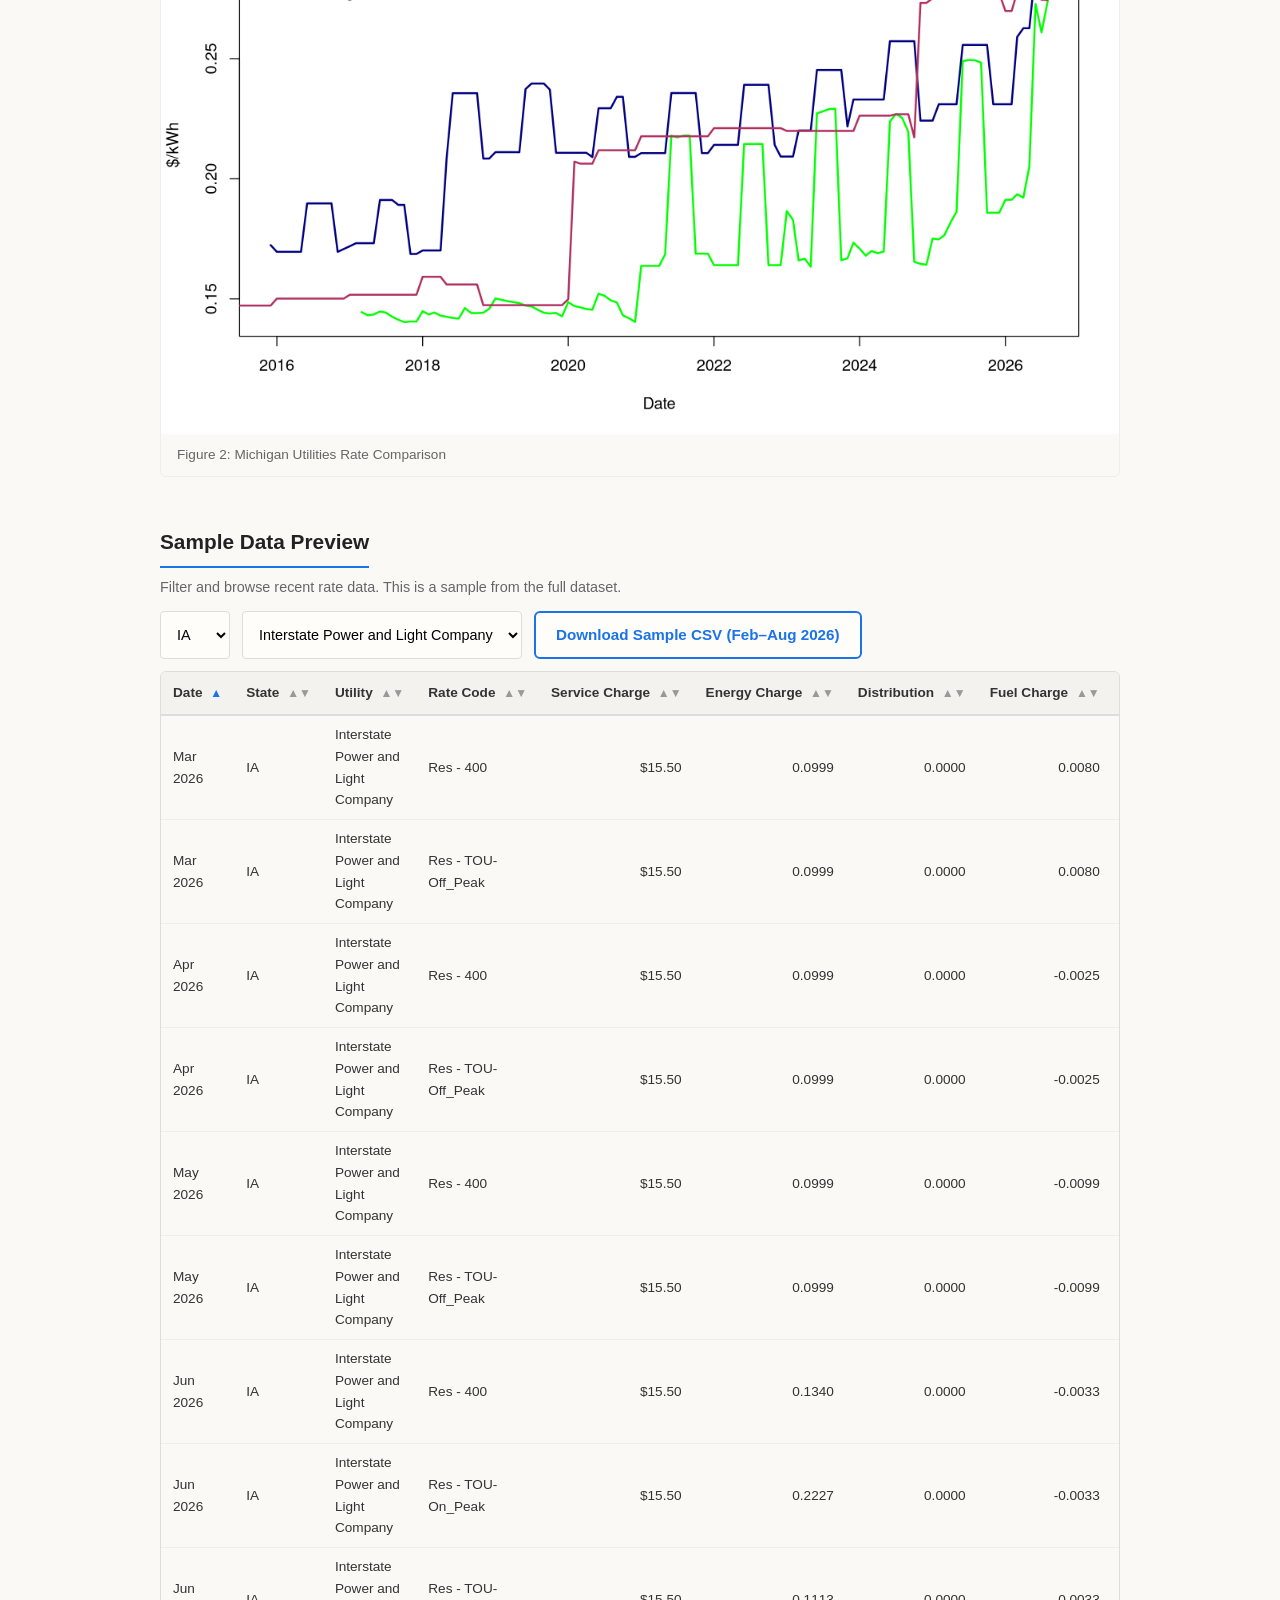
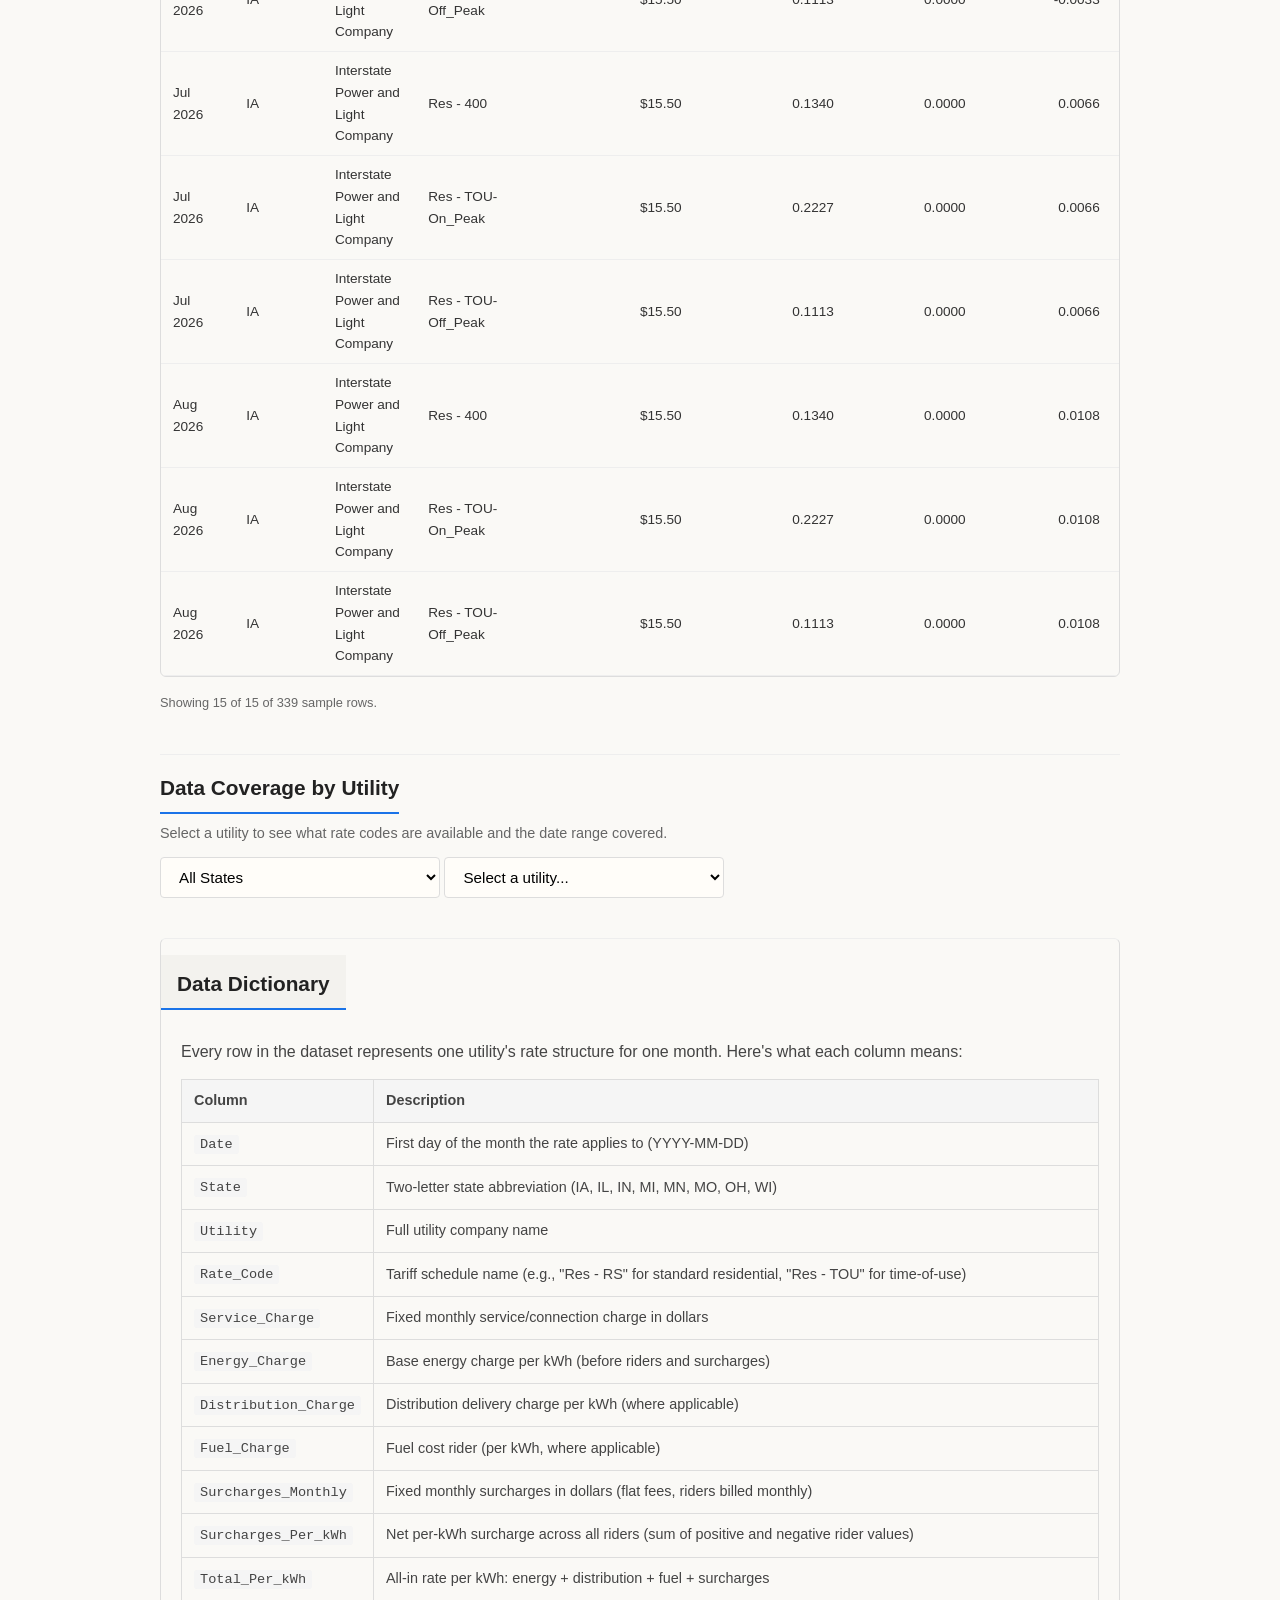
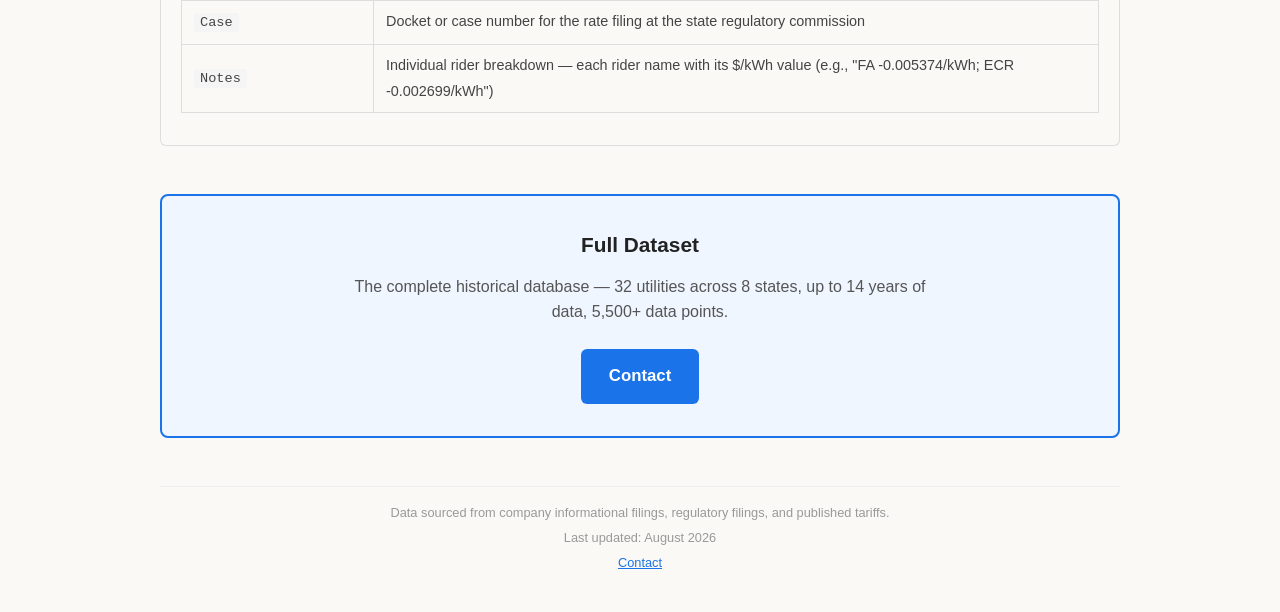
==== commit 3a4ccc8b: "Add files via upload" ====
--- a/index.html
+++ b/index.html
@@ -41,7 +41,7 @@
   across utilities difficult.<br><br>
   <strong>What This Project Does</strong><br>
   This database resolves that problem. Every monthly rate value has been extracted from source
-  filings and standardized into a consistent format: service charge, energy charge, distribution
+  filings and standardized into a consistent format: service charge, energy charge, fuel charge, distribution
   charge, surcharges broken down by rider — all in one structured dataset.
   The result is a clean, comparable view of residential electric rates.
 </div>
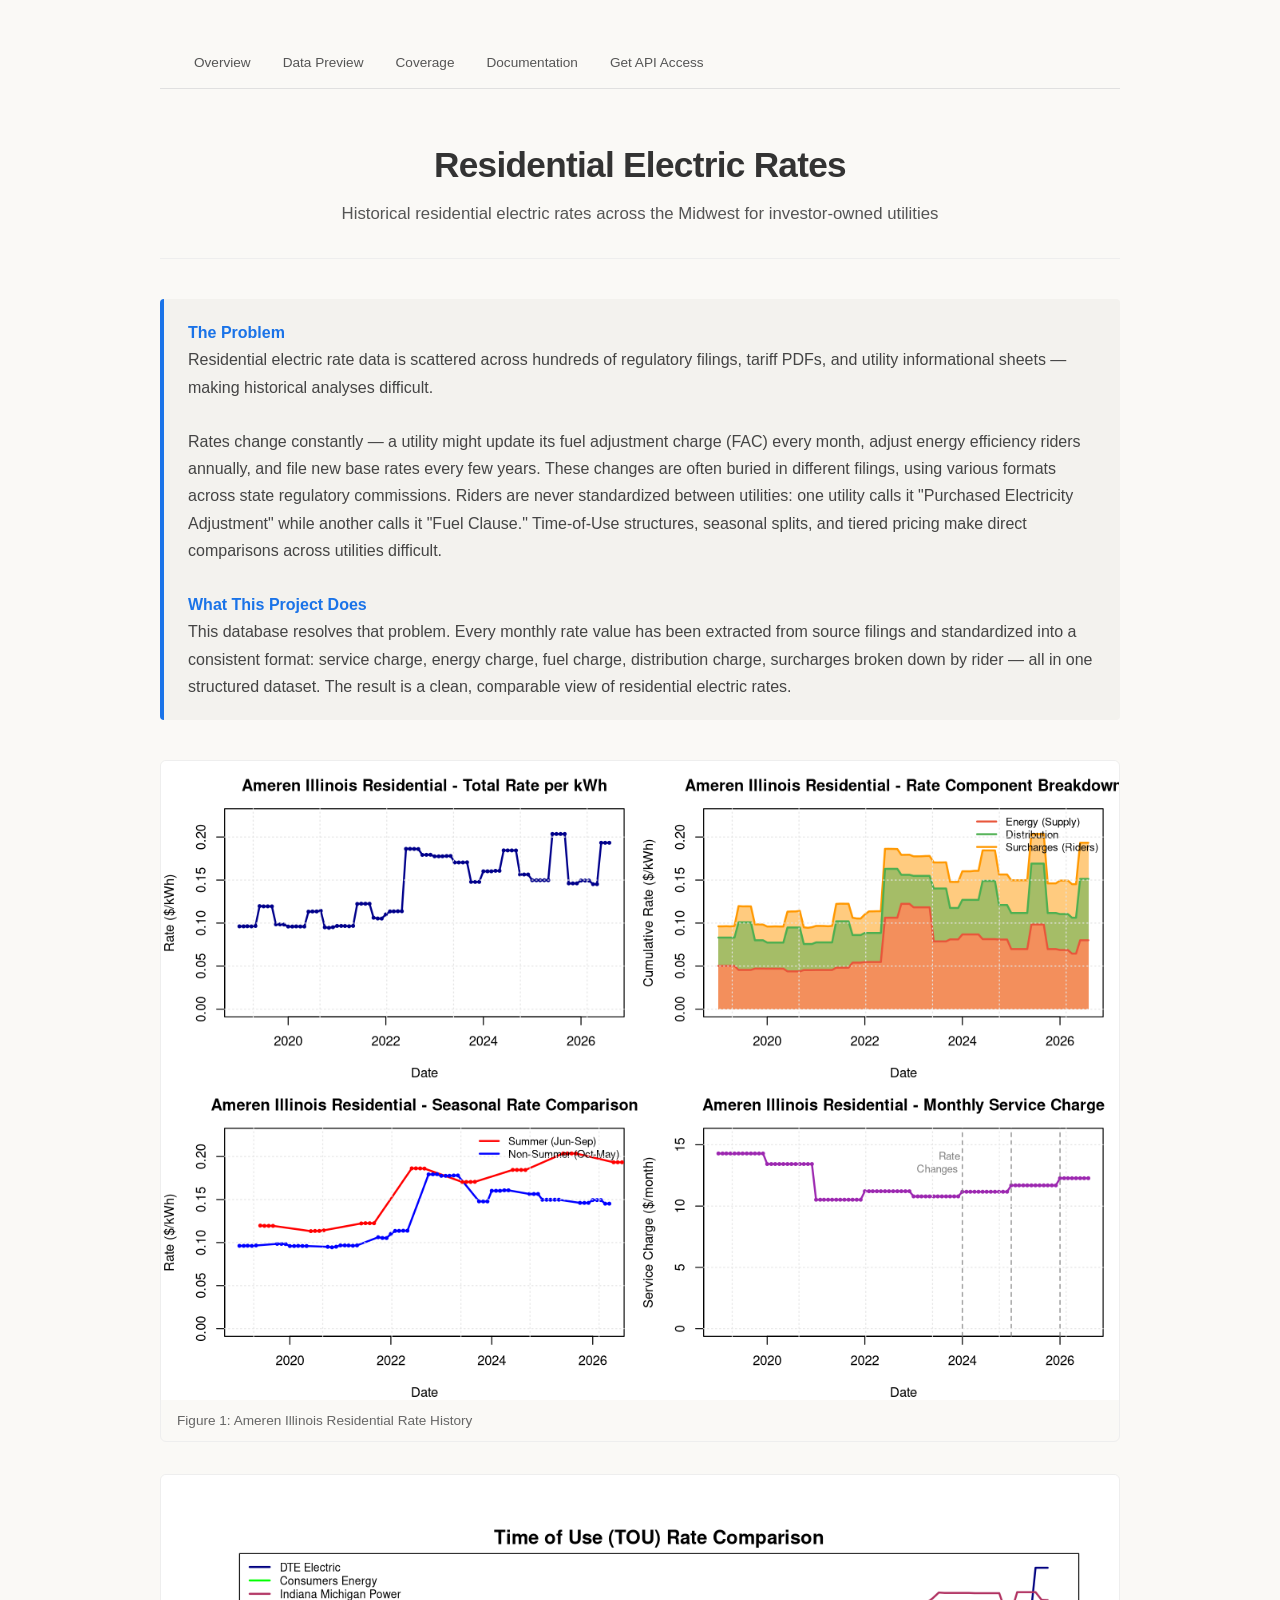
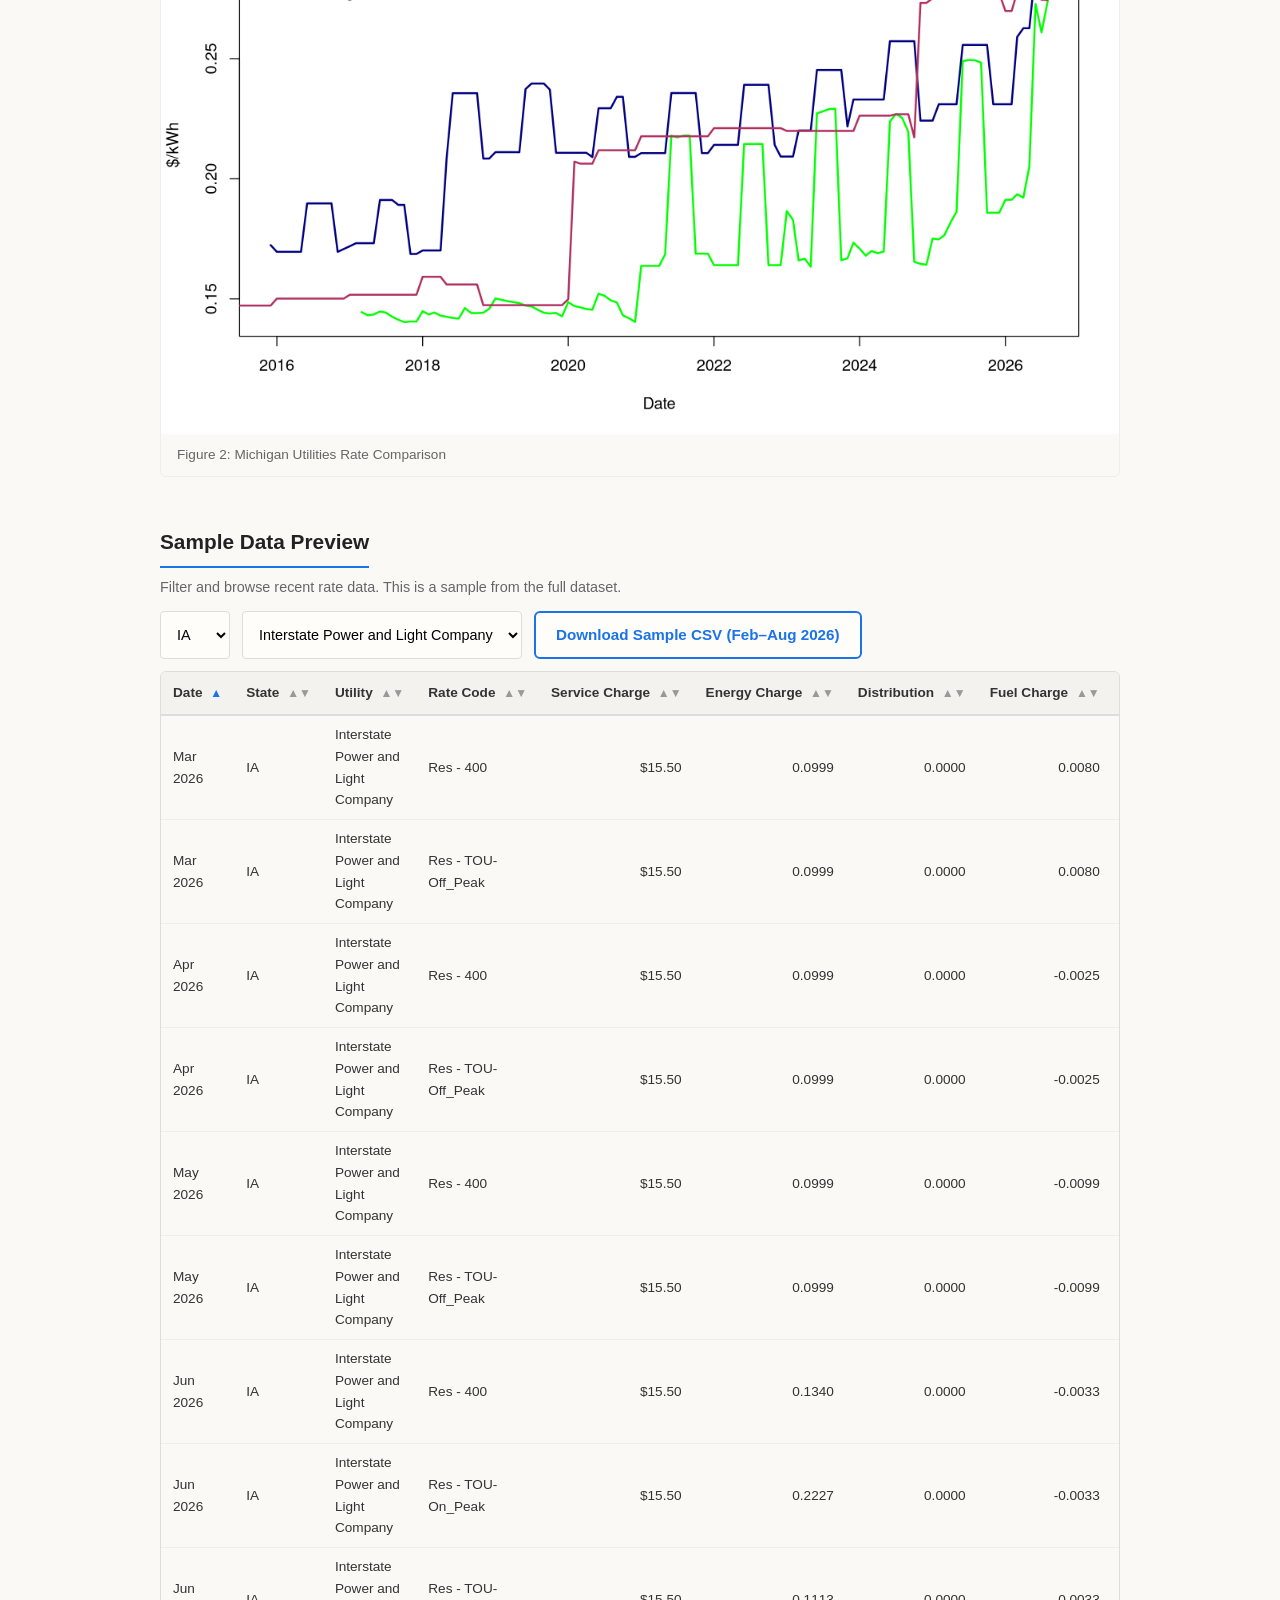
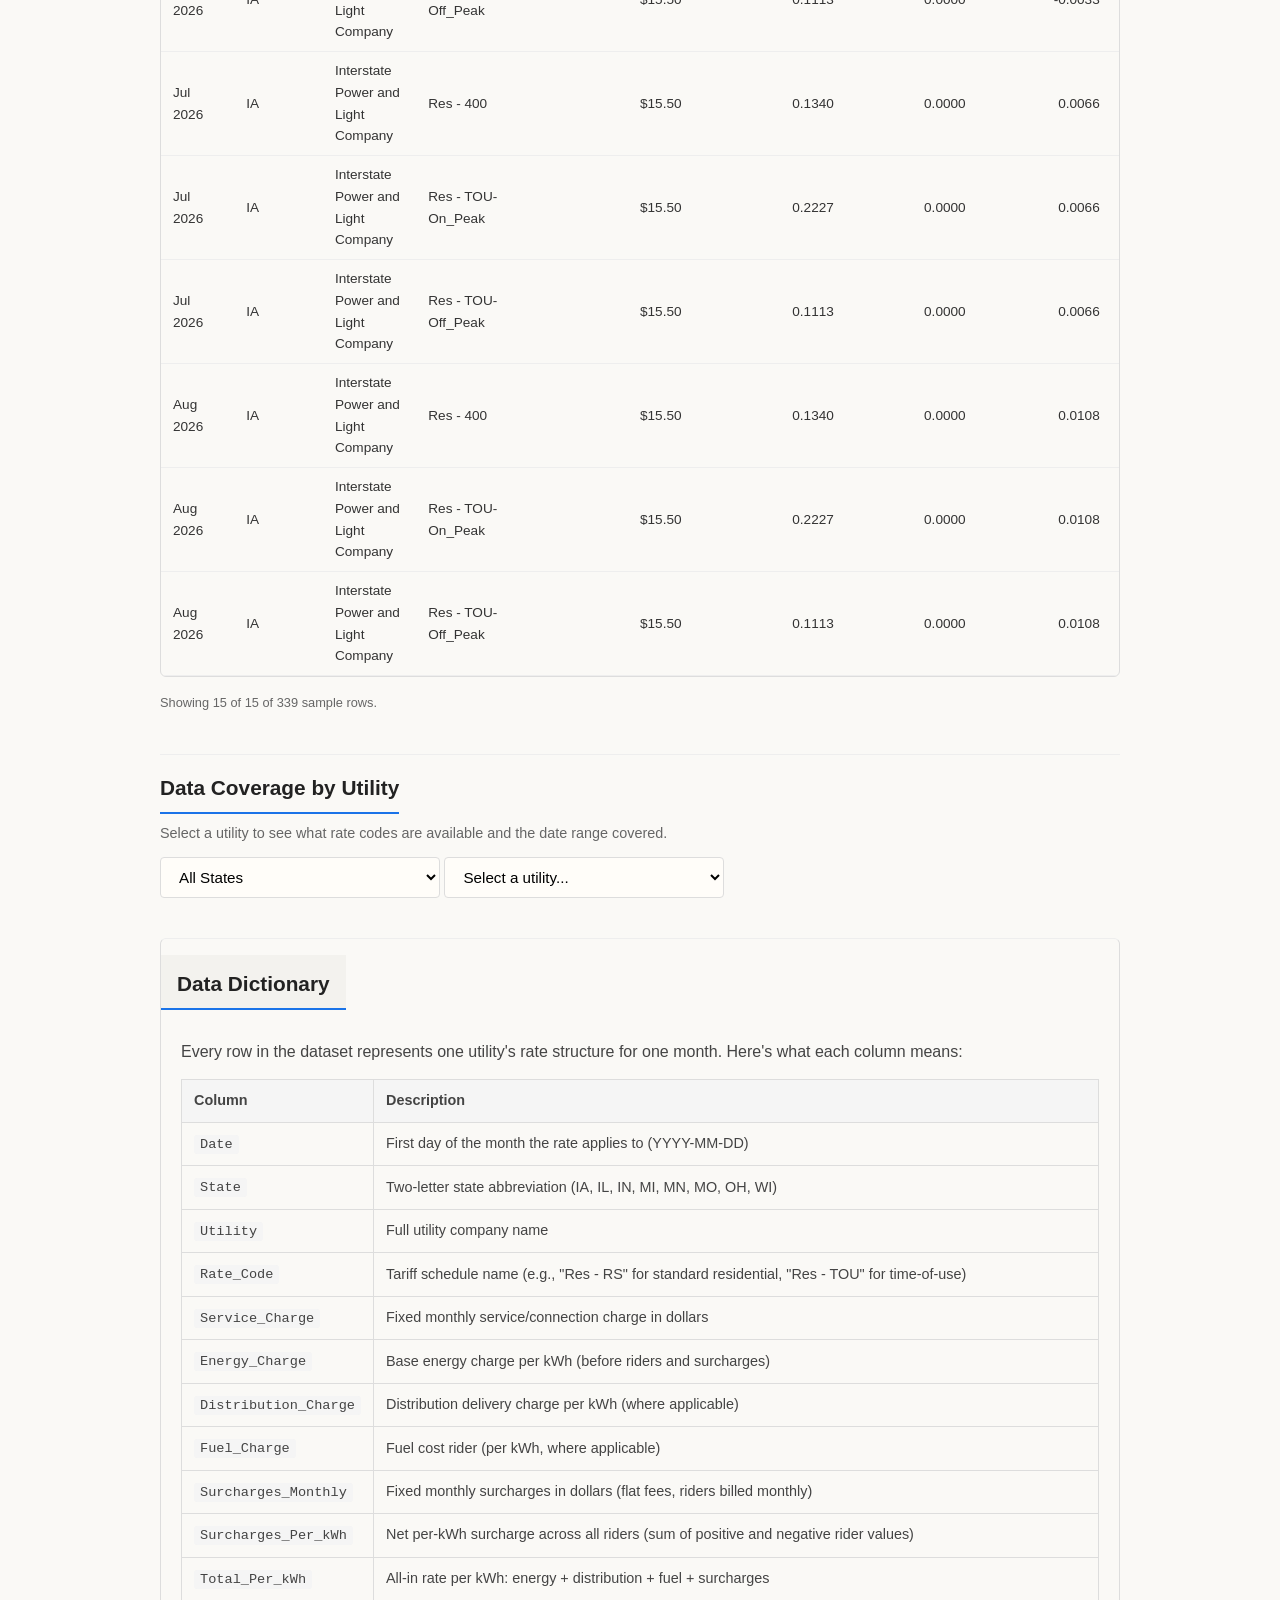
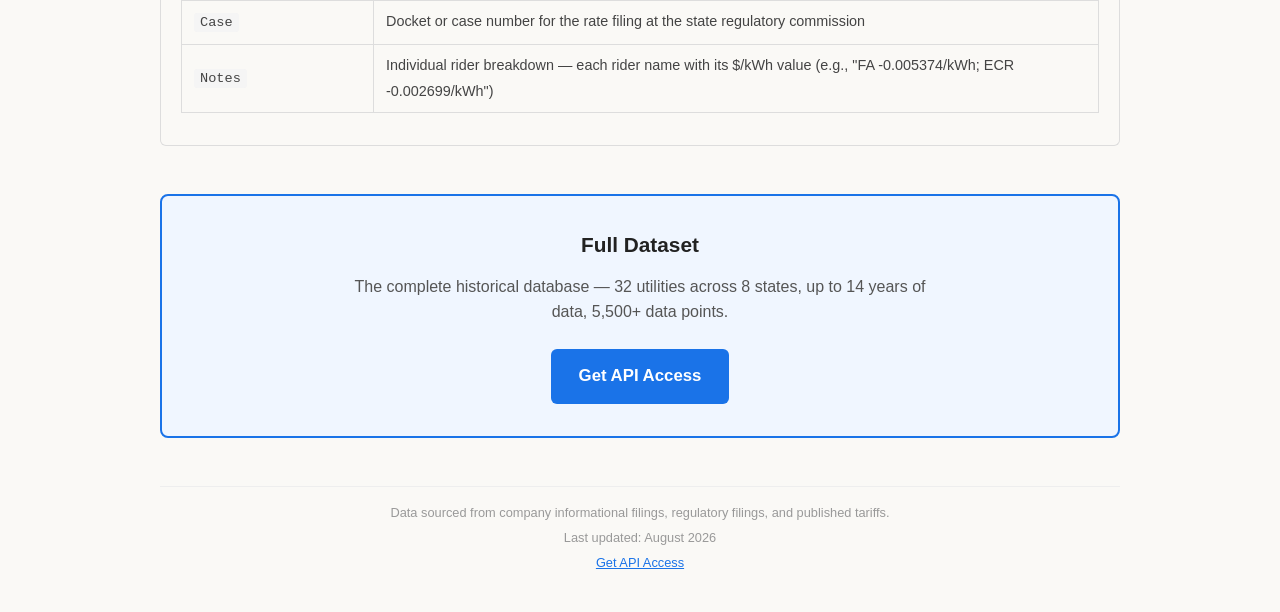
==== commit 0450b6c2: "Add files via upload" ====
--- a/index.html
+++ b/index.html
@@ -19,7 +19,7 @@
   <a href="#data">Data Preview</a>
   <a href="#coverage">Coverage</a>
   <a href="#docs">Documentation</a>
-  <a href="#contact">Contact</a>
+  <a href="#contact">Get API Access</a>
 </nav>
 
 <div class="hero">
@@ -131,17 +131,17 @@
   </div>
 </div>
 
-<!-- Contact CTA -->
+<!-- Get API Access CTA -->
 <div id="contact" class="cta-box">
   <h2>Full Dataset</h2>
   <p>The complete historical database — 32 utilities across 8 states, up to 14 years of data, 5,500+ data points.</p>
-  <a href="mailto:ethyankramer@protonmail.com" class="contact-btn">Contact</a>
+  <a href="https://rapidapi.com/erkramer/api/electric-utility-rates2" class="contact-btn">Get API Access</a>
 </div>
 
 <footer>
   <p>Data sourced from company informational filings, regulatory filings, and published tariffs.</p>
   <p>Last updated: August 2026</p>
-  <p><a href="mailto:ethyankramer@protonmail.com" style="color:var(--primary);">Contact</a></p>
+  <p><a href="https://rapidapi.com/erkramer/api/electric-utility-rates2" style="color:var(--primary);">Get API Access</a></p>
 </footer>
 
 <script src="app.js"></script>
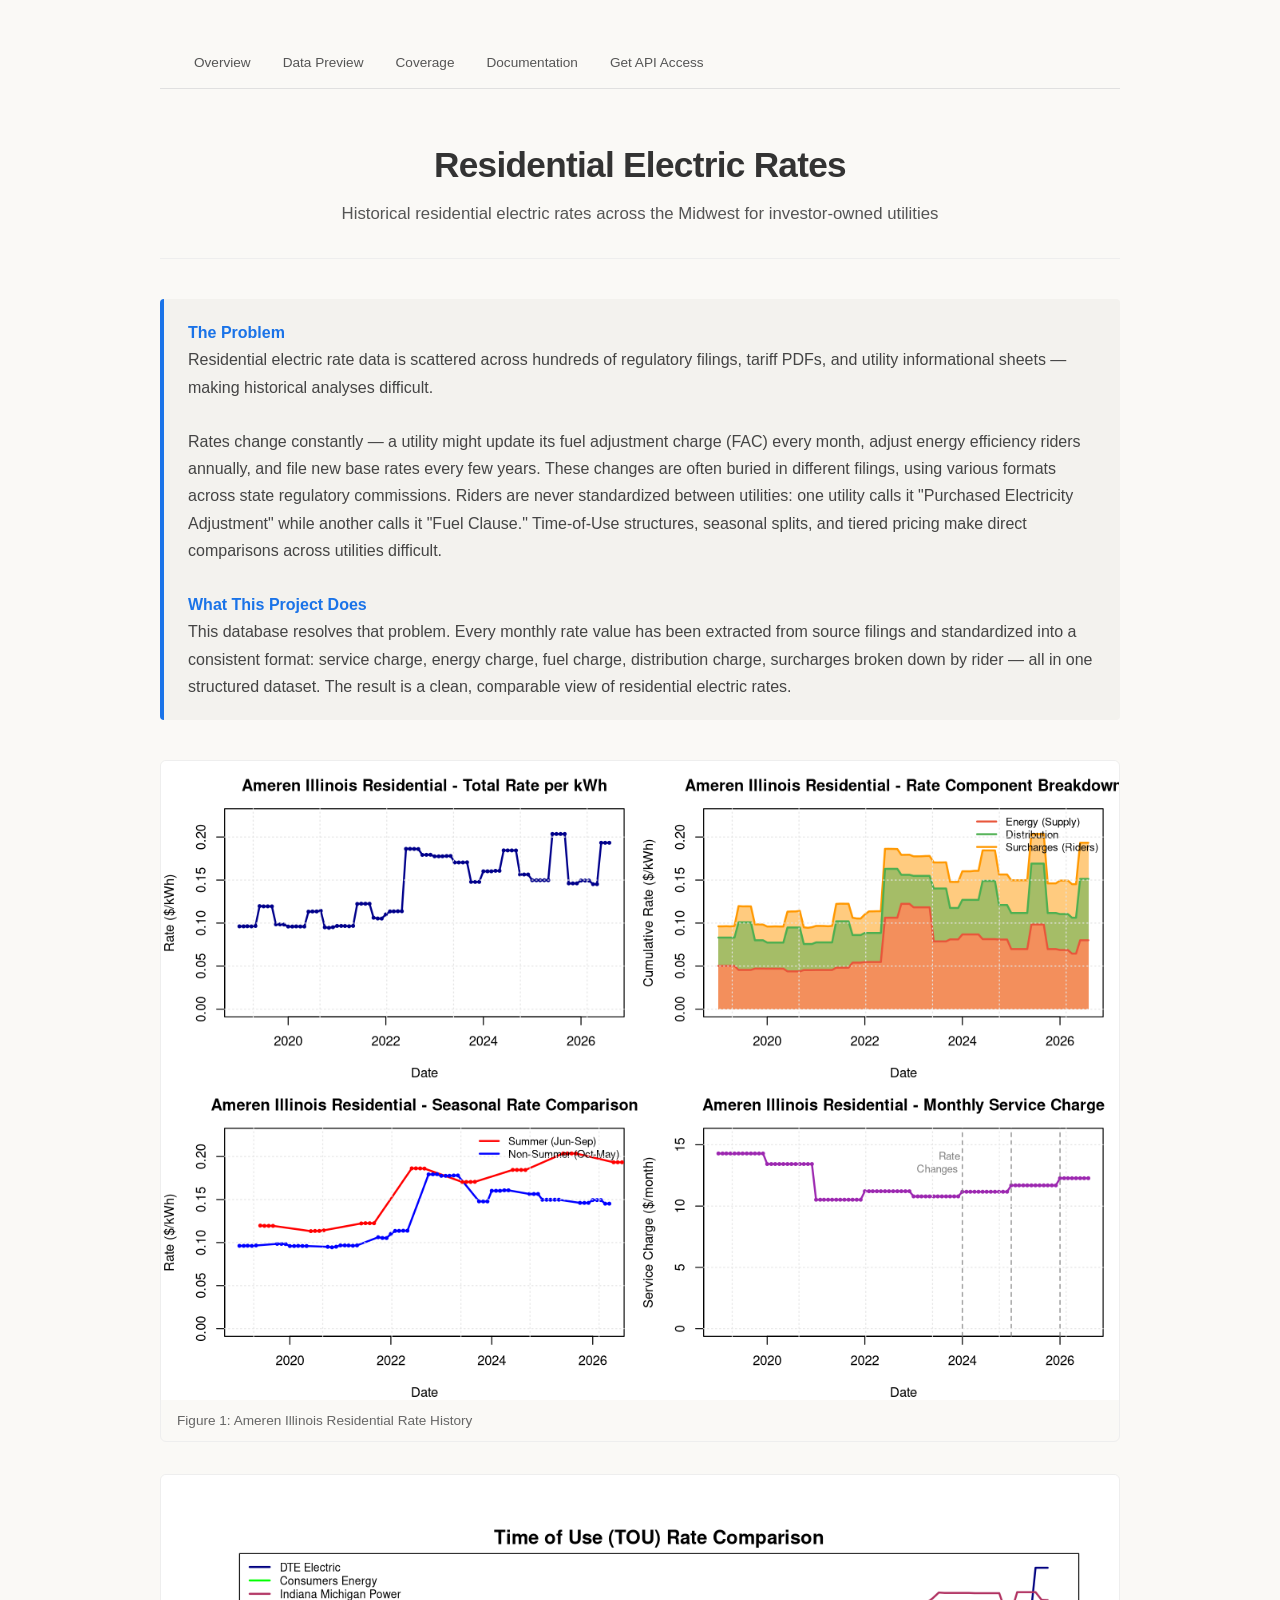
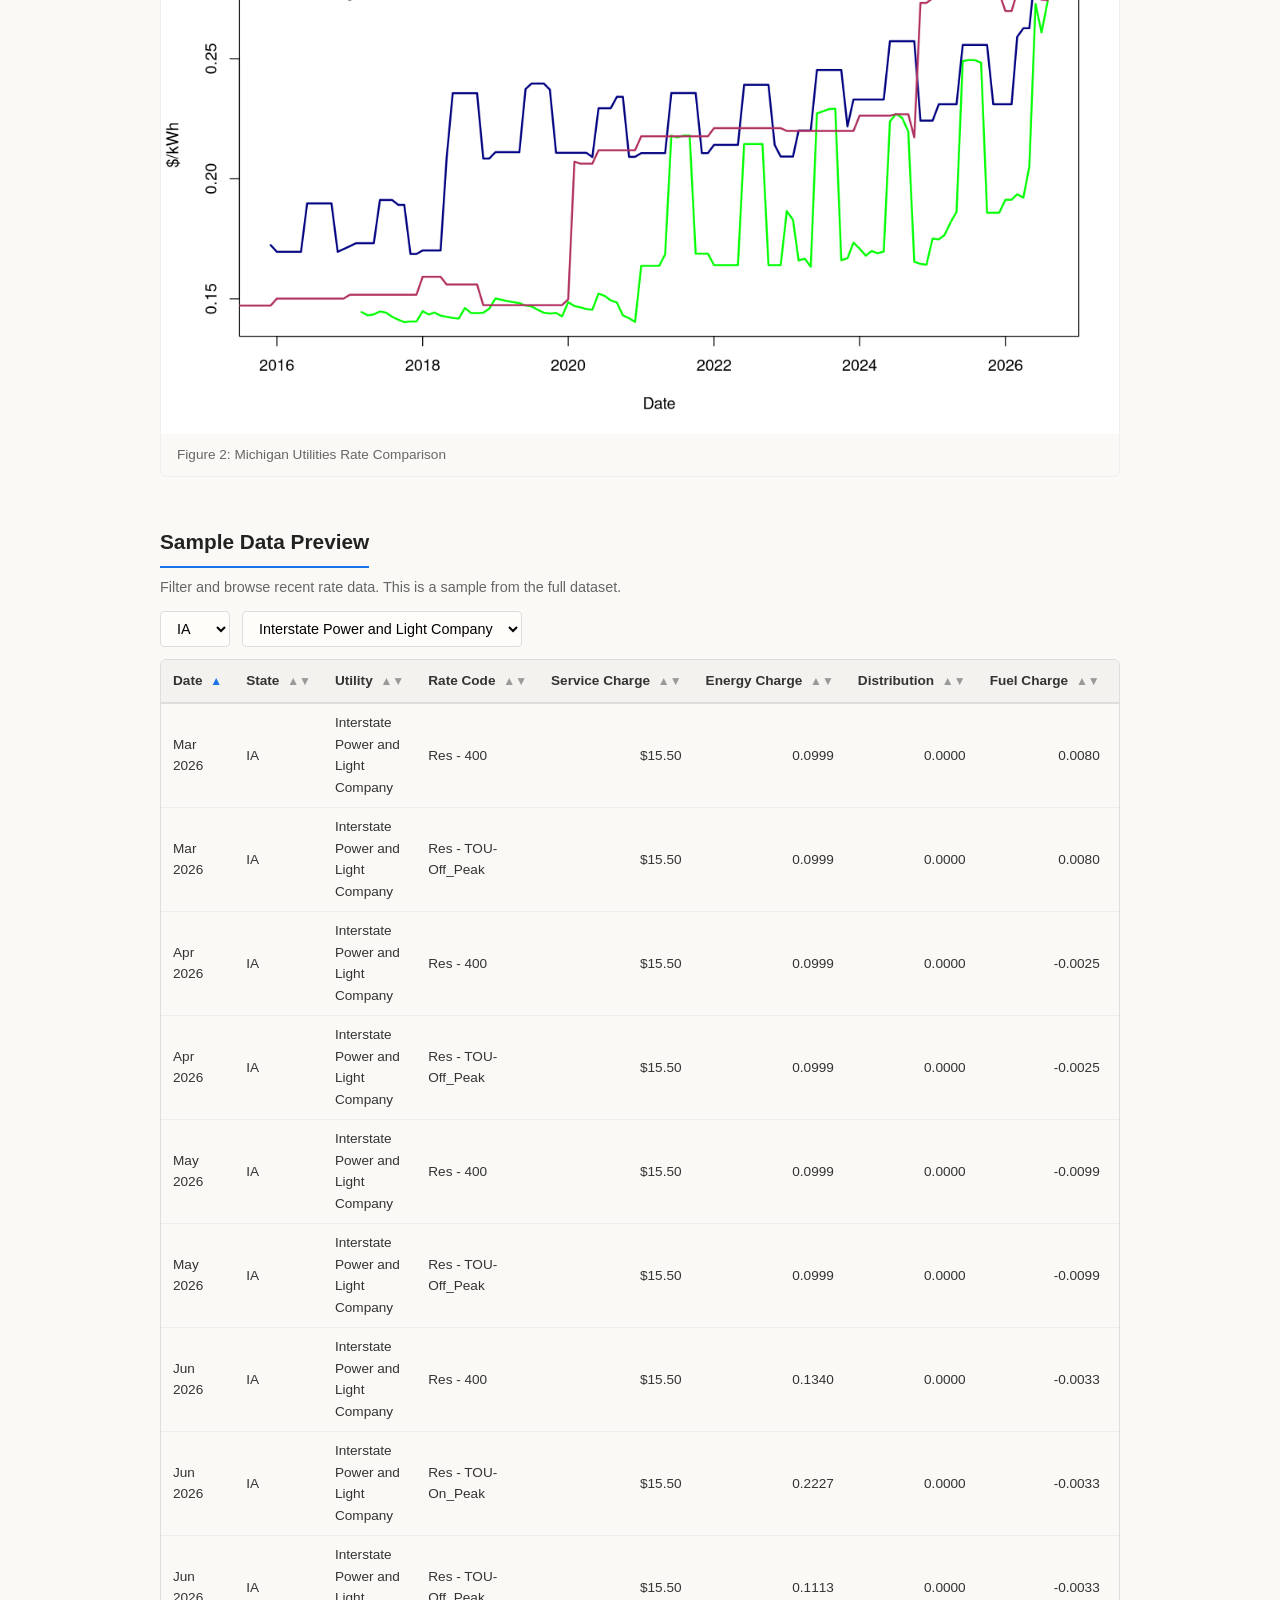
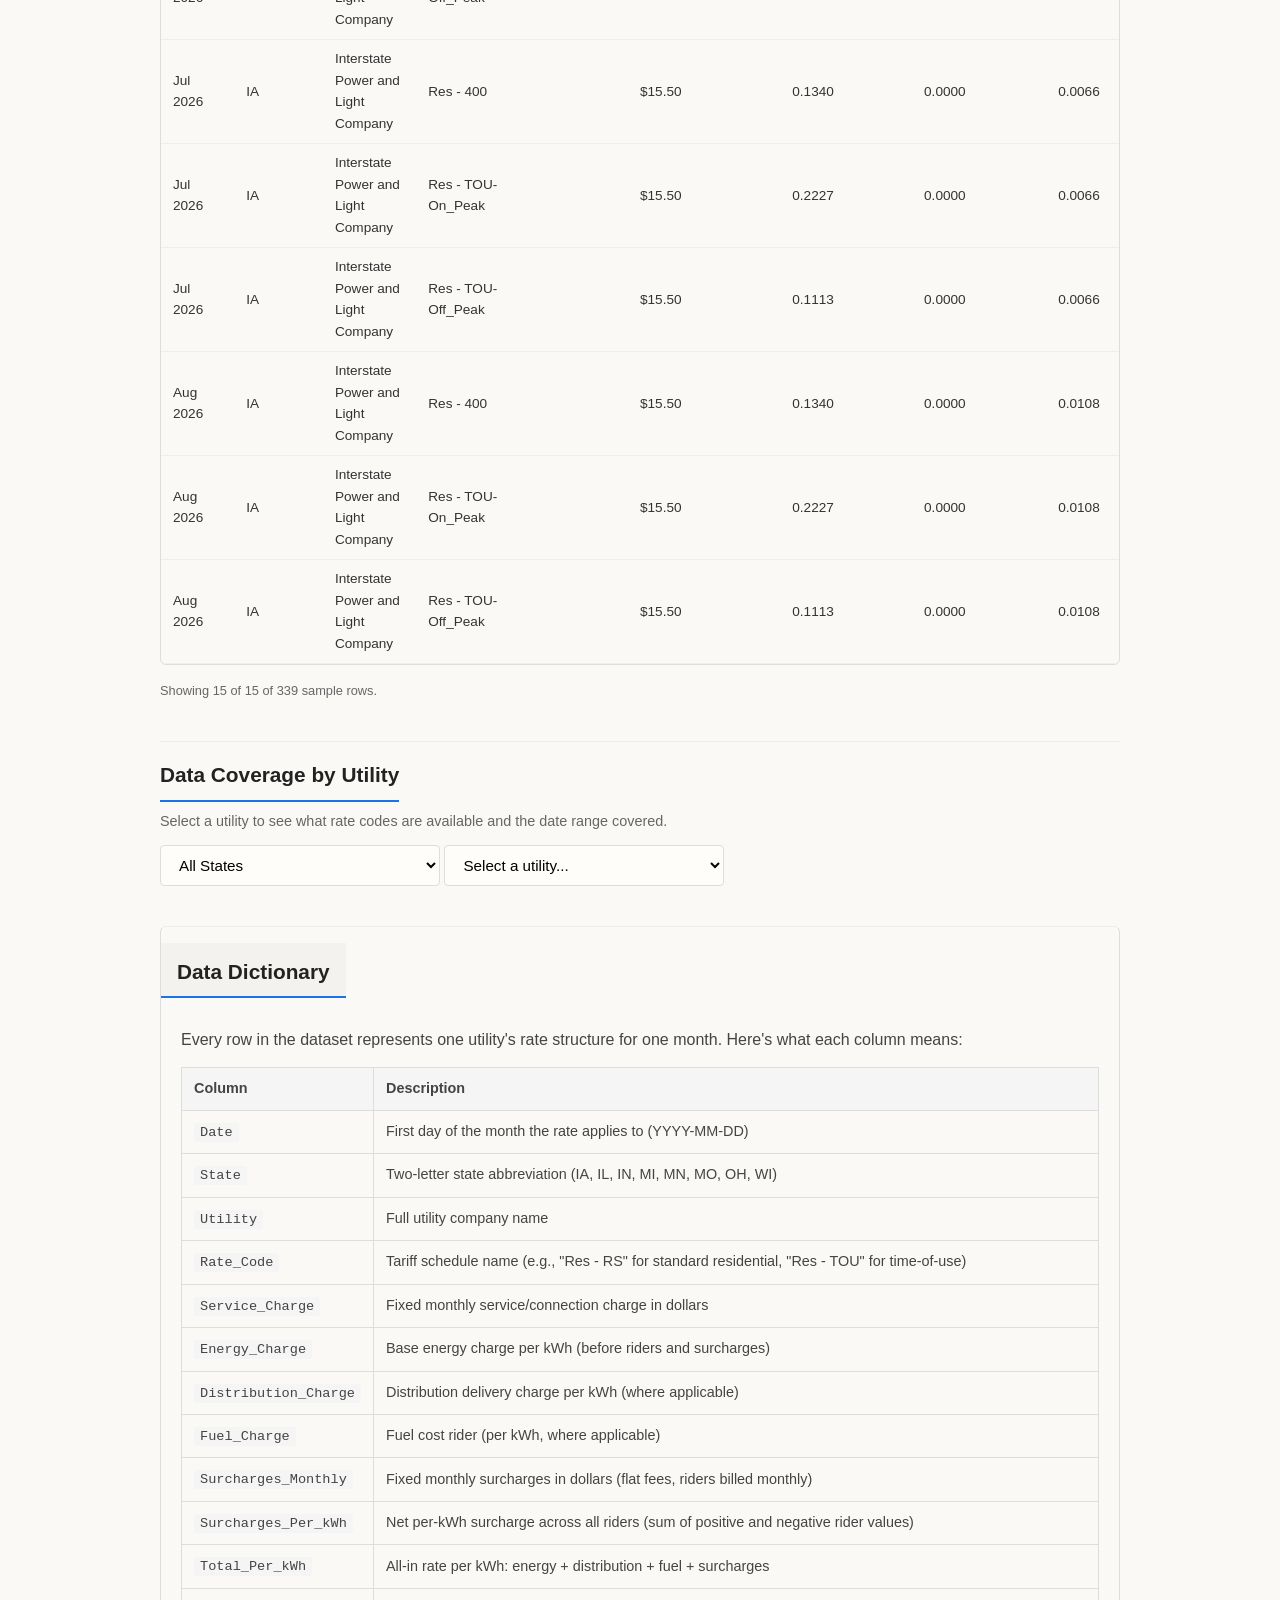
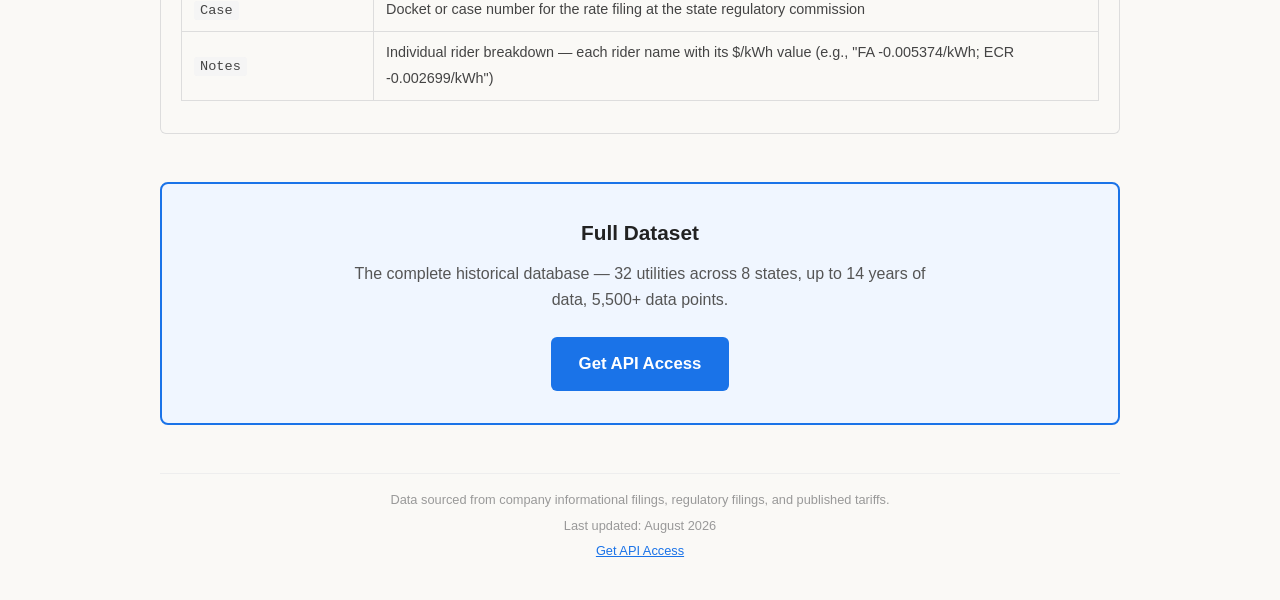
==== commit a76d622d: "Add files via upload" ====
--- a/index.html
+++ b/index.html
@@ -68,7 +68,6 @@
     </select>
     <select id="filterUtility" aria-label="Filter by Utility">
     </select>
-    <a href="sample_data.csv" download class="download-btn">Download Sample CSV (Feb–Aug 2026)</a>
   </div>
 
   <div class="table-wrapper">
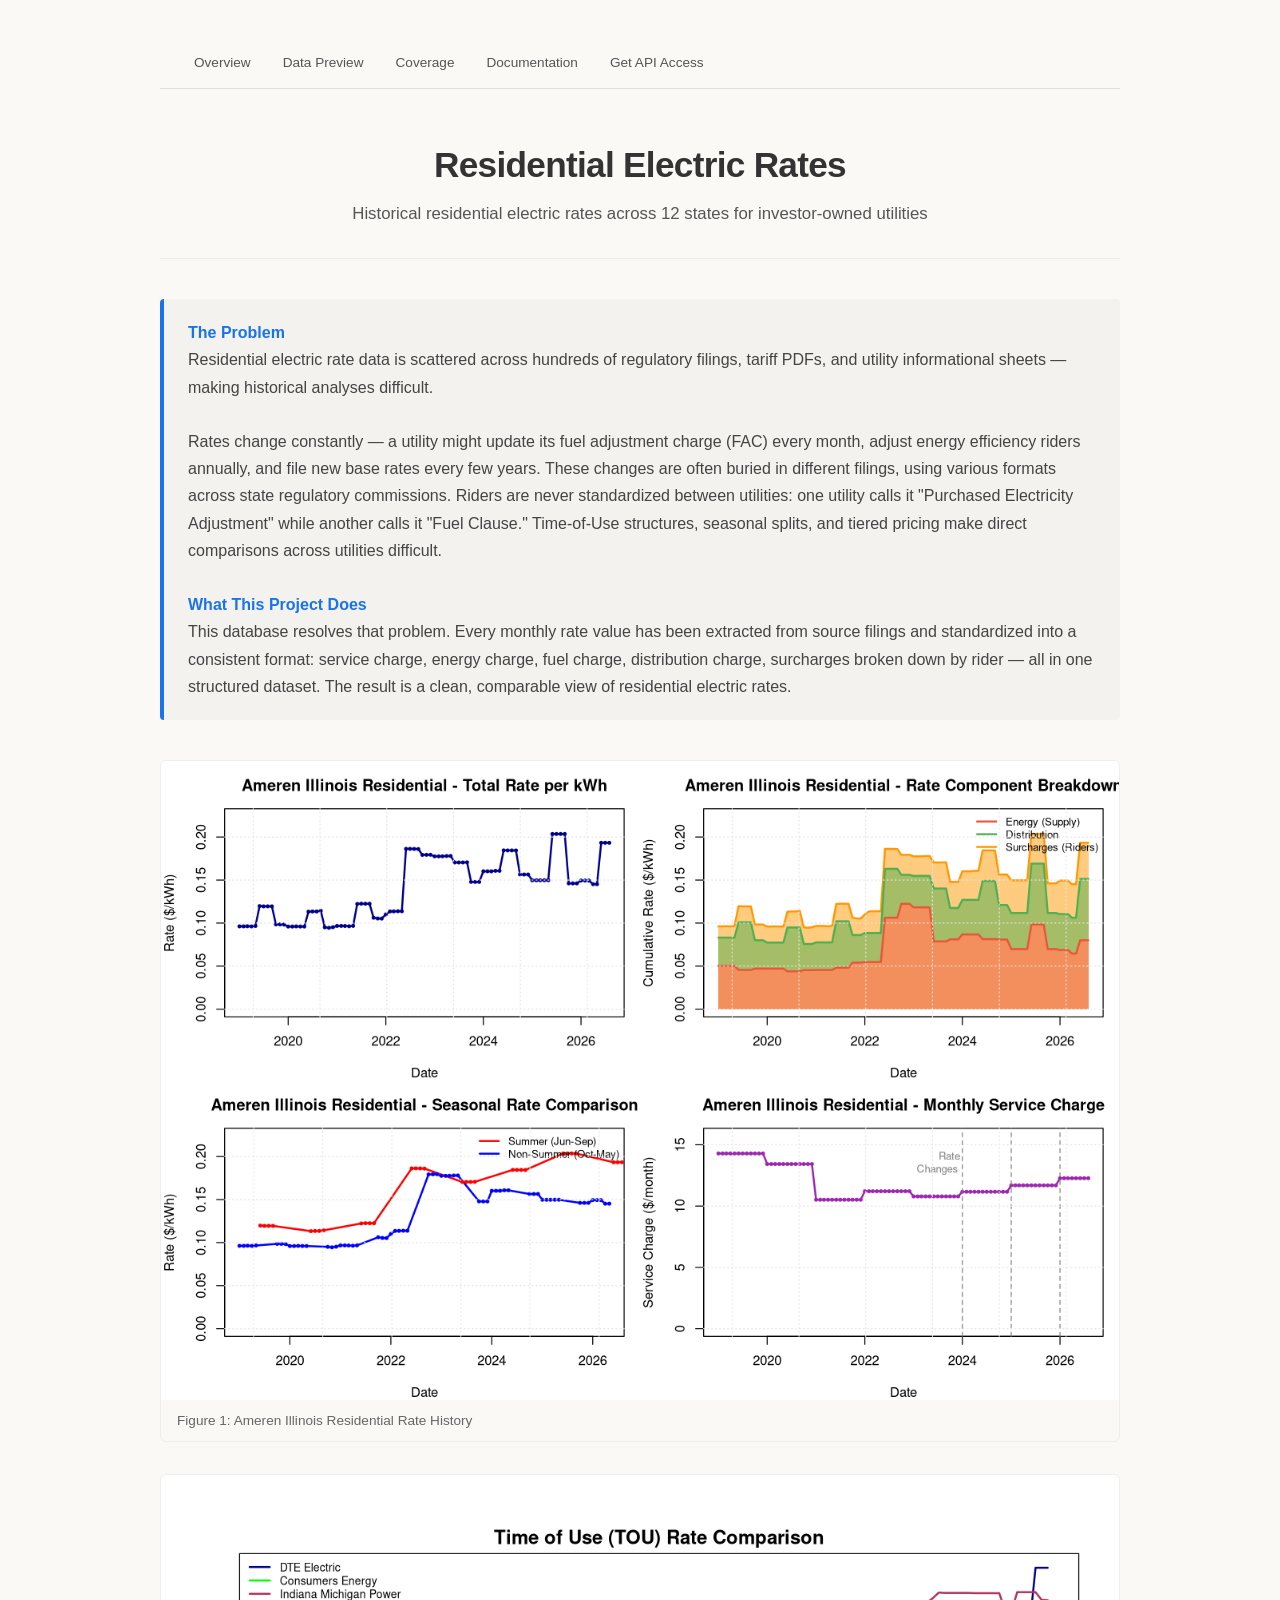
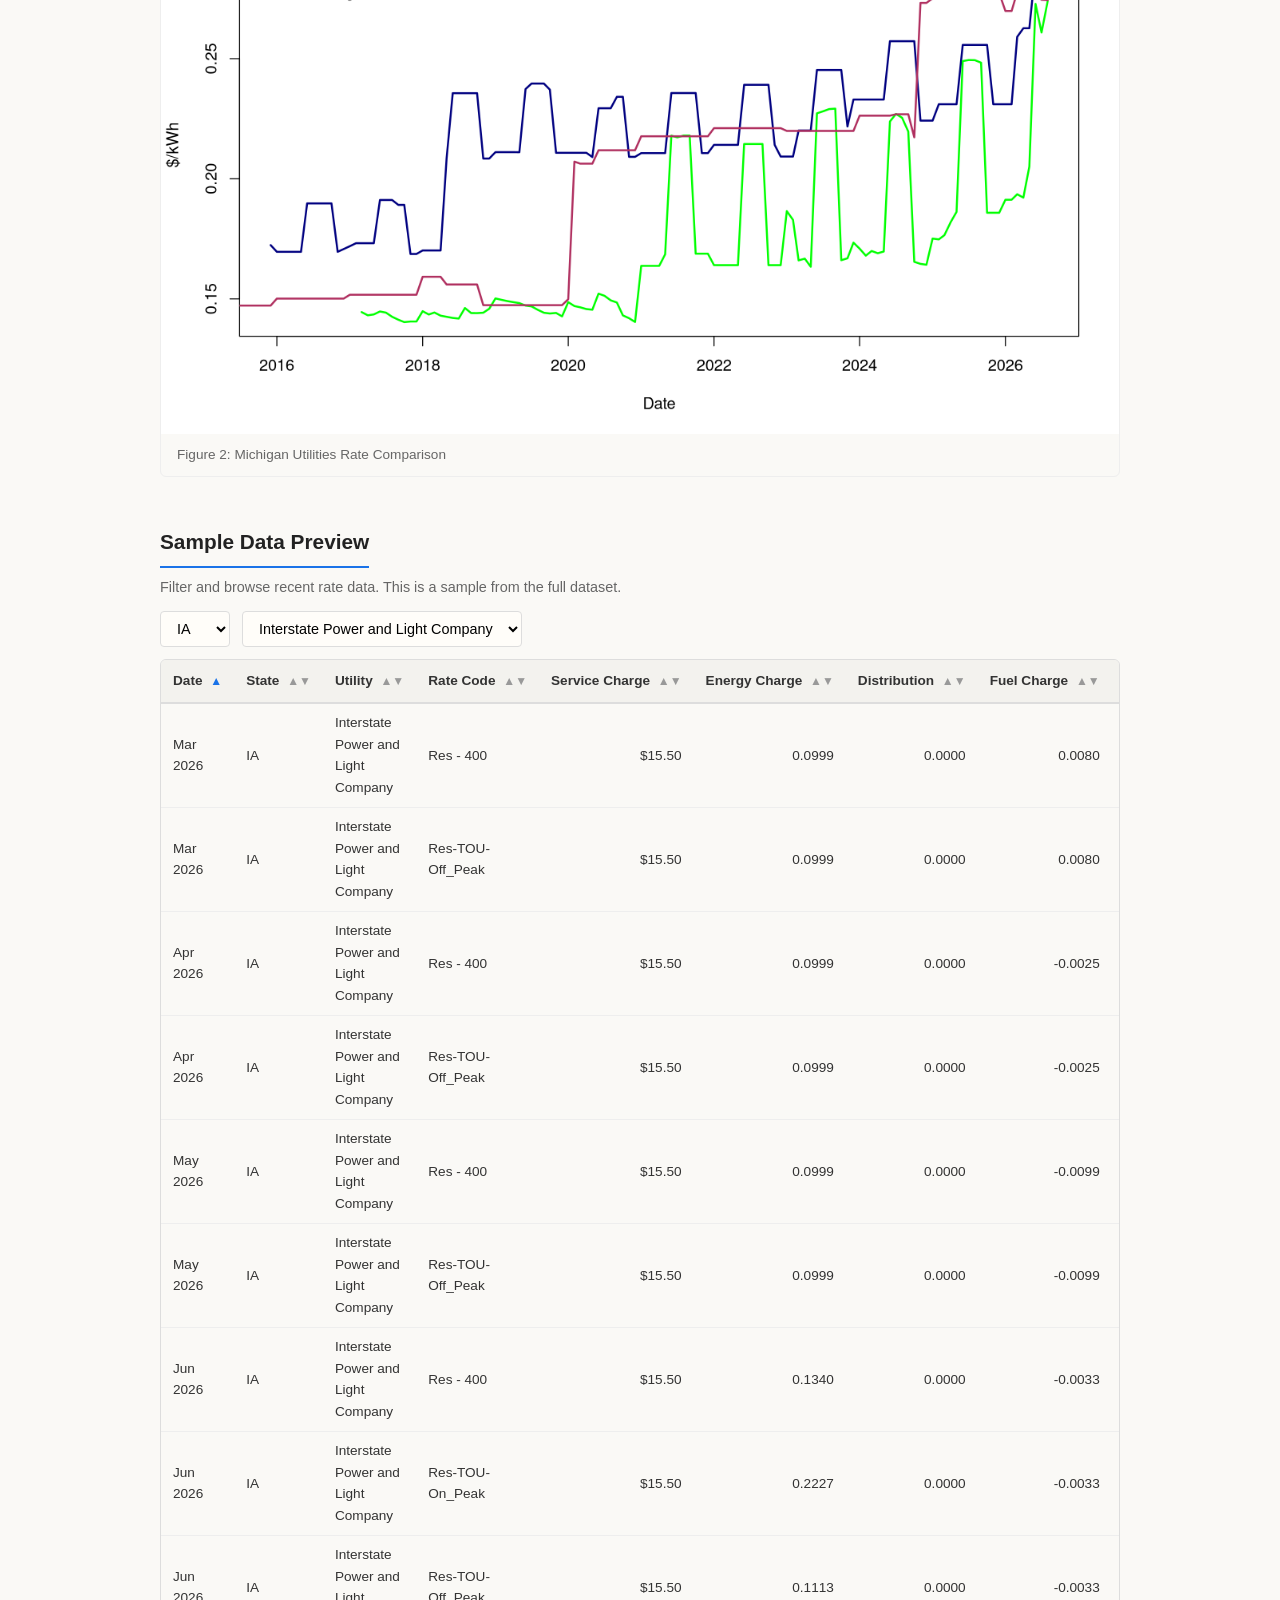
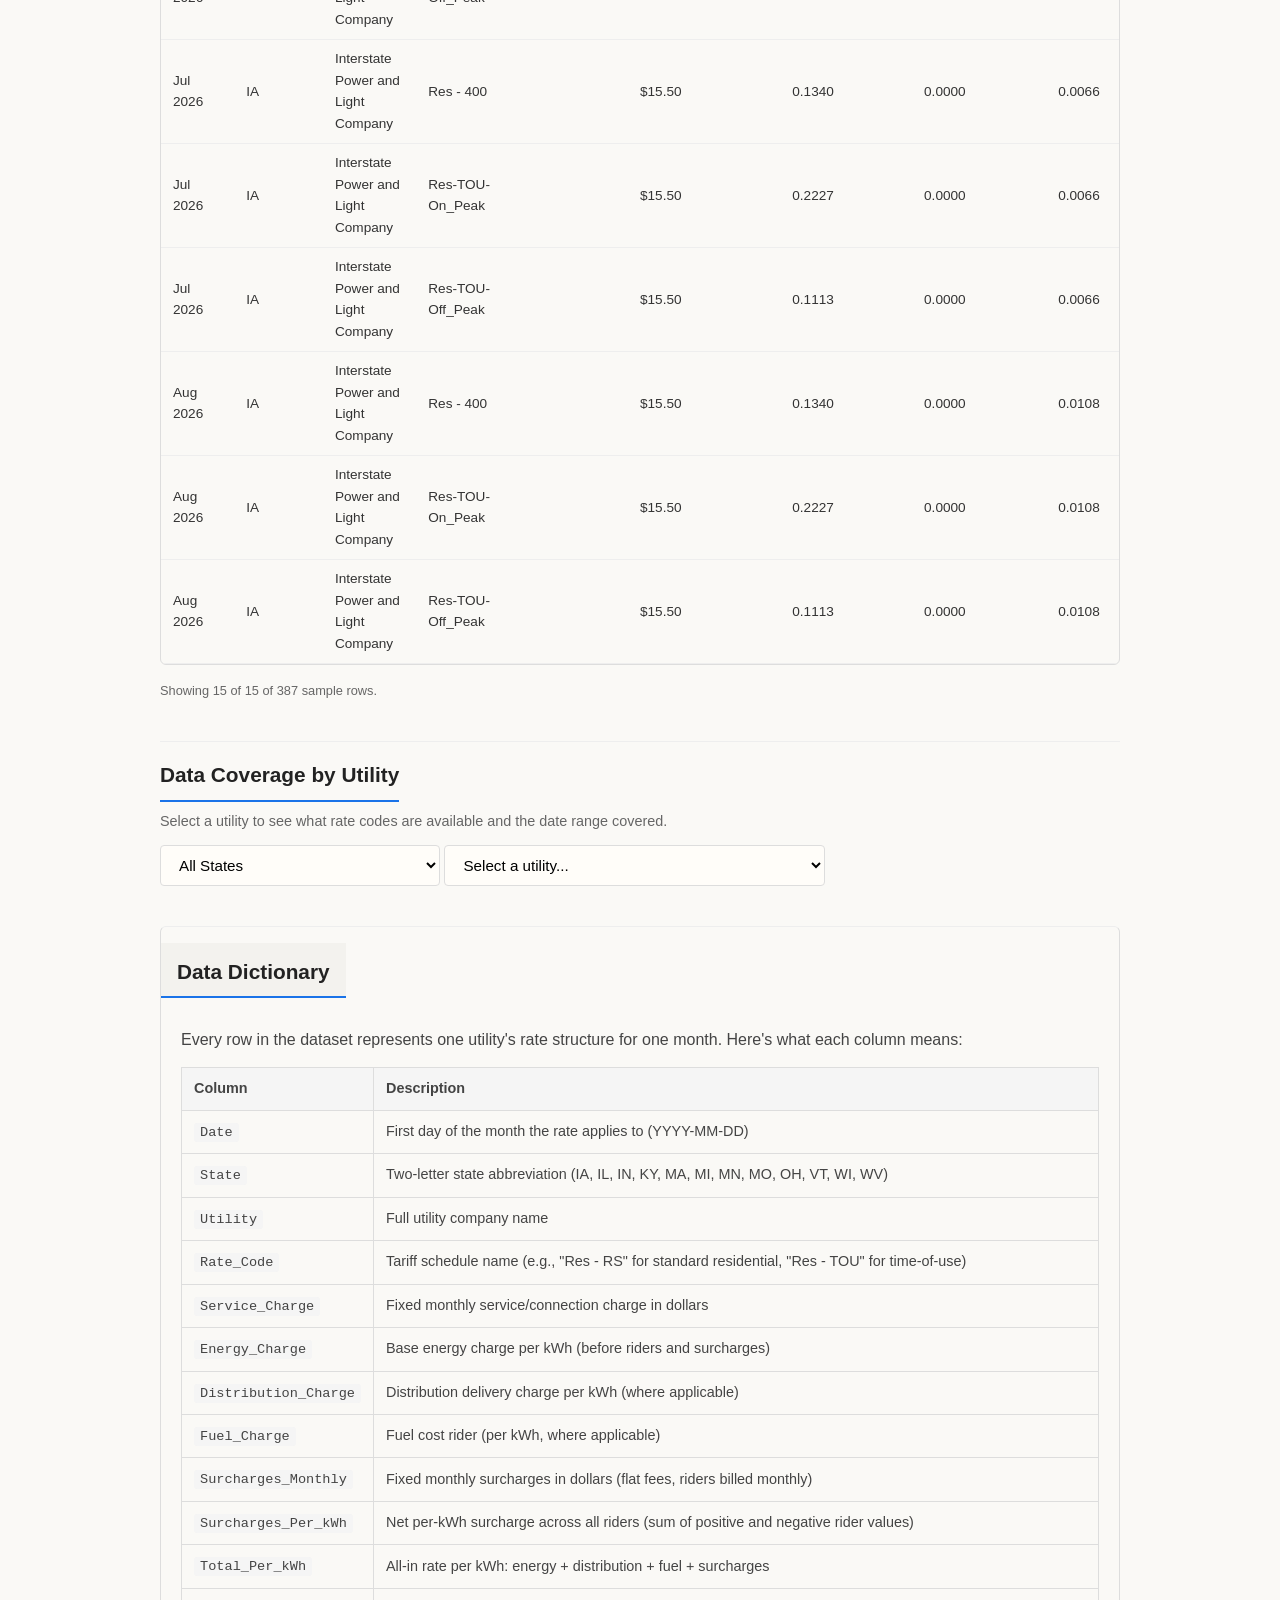
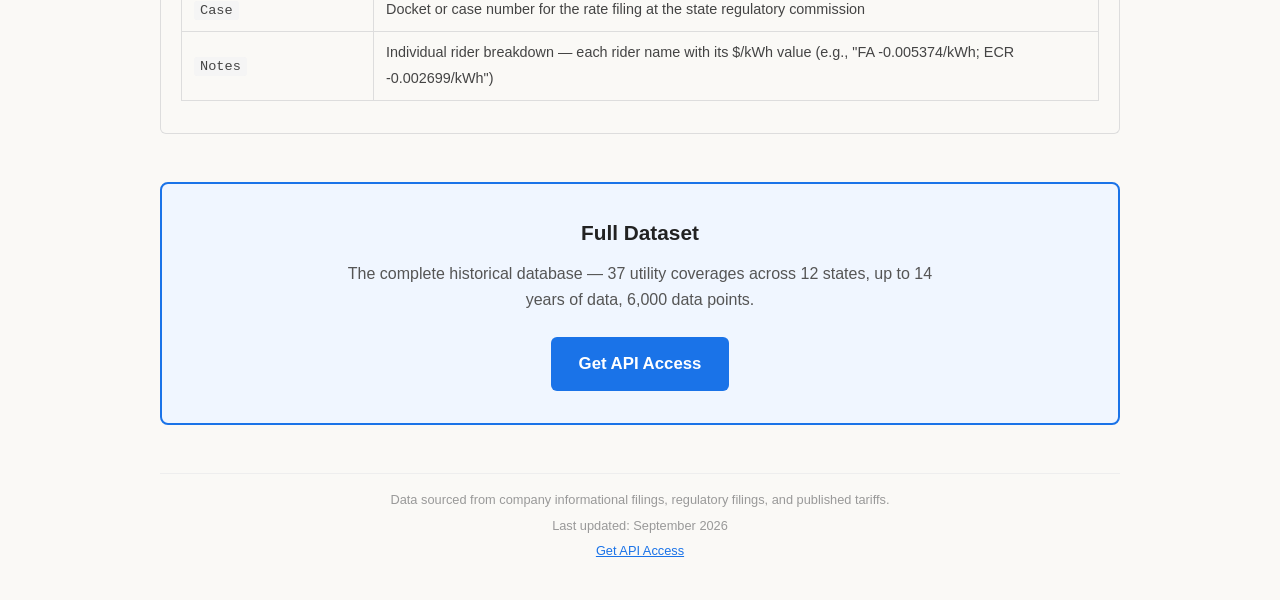
==== commit 8c10e6a7: "Add files via upload" ====
--- a/index.html
+++ b/index.html
@@ -3,12 +3,12 @@
 <head>
   <meta charset="UTF-8">
   <meta name="viewport" content="width=device-width, initial-scale=1.0">
-  <title>Residential Electric Rate Data — Iowa, Illinois, Indiana, Michigan, Minnesota, Missouri, Ohio, Wisconsin</title>
-  <meta name="description" content="Historical residential electric rate data for 32 utilities across Iowa, Illinois, Indiana, Michigan, Minnesota, Missouri, Ohio, and Wisconsin. Monthly data from 2012-2026 covering energy charges, distribution charges, and 50+ rider surcharges.">
-  <meta name="keywords" content="electric rates, residential electric rates, Iowa, Illinois, Michigan, Indiana, Minnesota, Missouri, Ohio, Wisconsin, Ameren, ComEd, DTE, Consumers Energy, Duke Energy Ohio, Ohio Edison, Minnesota Power, Northern States Power, Otter Tail Power, Ameren Missouri, Evergy, Empire District, MidAmerican Energy, utility rates, energy charges, surcharges, riders">
+  <title>Residential Electric Rate Data — Iowa, Illinois, Indiana, Kentucky, Massachusetts, Michigan, Minnesota, Missouri, Ohio, Vermont, Wisconsin, West Virginia</title>
+  <meta name="description" content="Historical residential electric rate data for 37 utility coverages across Iowa, Illinois, Indiana, Kentucky, Massachusetts, Michigan, Minnesota, Missouri, Ohio, Vermont, Wisconsin, and West Virginia. Monthly data from 2012-2026 covering energy charges, distribution charges, and 50+ rider surcharges.">
+  <meta name="keywords" content="electric rates, residential electric rates, Iowa, Illinois, Indiana, Kentucky, Massachusetts, Michigan, Minnesota, Missouri, Ohio, Vermont, Wisconsin, West Virginia, Ameren, ComEd, DTE, Consumers Energy, Duke Energy Ohio, Ohio Edison, Eversource, Green Mountain Power, Kentucky Utilities, Appalachian Power, Minnesota Power, Northern States Power, Otter Tail Power, Ameren Missouri, Evergy, Empire District, MidAmerican Energy, utility rates, energy charges, surcharges, riders">
   <meta name="author" content="Electric Utility Rate Data">
   <meta property="og:title" content="Residential Electric Rate Data">
-  <meta property="og:description" content="Historical residential electric rates across Iowa, Illinois, Indiana, Michigan, Minnesota, Missouri, Ohio, and Wisconsin — 2012 to 2026. 32 utilities, 50+ riders tracked.">
+  <meta property="og:description" content="Historical residential electric rates across 12 states (IA, IL, IN, KY, MA, MI, MN, MO, OH, VT, WI, WV) — 2012 to 2026. 37 utility coverages, 50+ riders tracked.">
   <meta property="og:type" content="website">
   <link rel="stylesheet" href="style.css">
 </head>
@@ -24,7 +24,7 @@
 
 <div class="hero">
   <h1>Residential Electric Rates</h1>
-  <p class="sub">Historical residential electric rates across the Midwest for investor-owned utilities</p>
+  <p class="sub">Historical residential electric rates across 12 states for investor-owned utilities</p>
 </div>
 
 <div id="overview">
@@ -113,7 +113,7 @@
     <table>
       <tr><th>Column</th><th>Description</th></tr>
       <tr><td><code>Date</code></td><td>First day of the month the rate applies to (YYYY-MM-DD)</td></tr>
-      <tr><td><code>State</code></td><td>Two-letter state abbreviation (IA, IL, IN, MI, MN, MO, OH, WI)</td></tr>
+      <tr><td><code>State</code></td><td>Two-letter state abbreviation (IA, IL, IN, KY, MA, MI, MN, MO, OH, VT, WI, WV)</td></tr>
       <tr><td><code>Utility</code></td><td>Full utility company name</td></tr>
       <tr><td><code>Rate_Code</code></td><td>Tariff schedule name (e.g., "Res - RS" for standard residential, "Res - TOU" for time-of-use)</td></tr>
       <tr><td><code>Service_Charge</code></td><td>Fixed monthly service/connection charge in dollars</td></tr>
@@ -133,13 +133,13 @@
 <!-- Get API Access CTA -->
 <div id="contact" class="cta-box">
   <h2>Full Dataset</h2>
-  <p>The complete historical database — 32 utilities across 8 states, up to 14 years of data, 5,500+ data points.</p>
+  <p>The complete historical database — 37 utility coverages across 12 states, up to 14 years of data, 6,000 data points.</p>
   <a href="https://rapidapi.com/erkramer/api/electric-utility-rates2" class="contact-btn">Get API Access</a>
 </div>
 
 <footer>
   <p>Data sourced from company informational filings, regulatory filings, and published tariffs.</p>
-  <p>Last updated: August 2026</p>
+  <p>Last updated: September 2026</p>
   <p><a href="https://rapidapi.com/erkramer/api/electric-utility-rates2" style="color:var(--primary);">Get API Access</a></p>
 </footer>
 
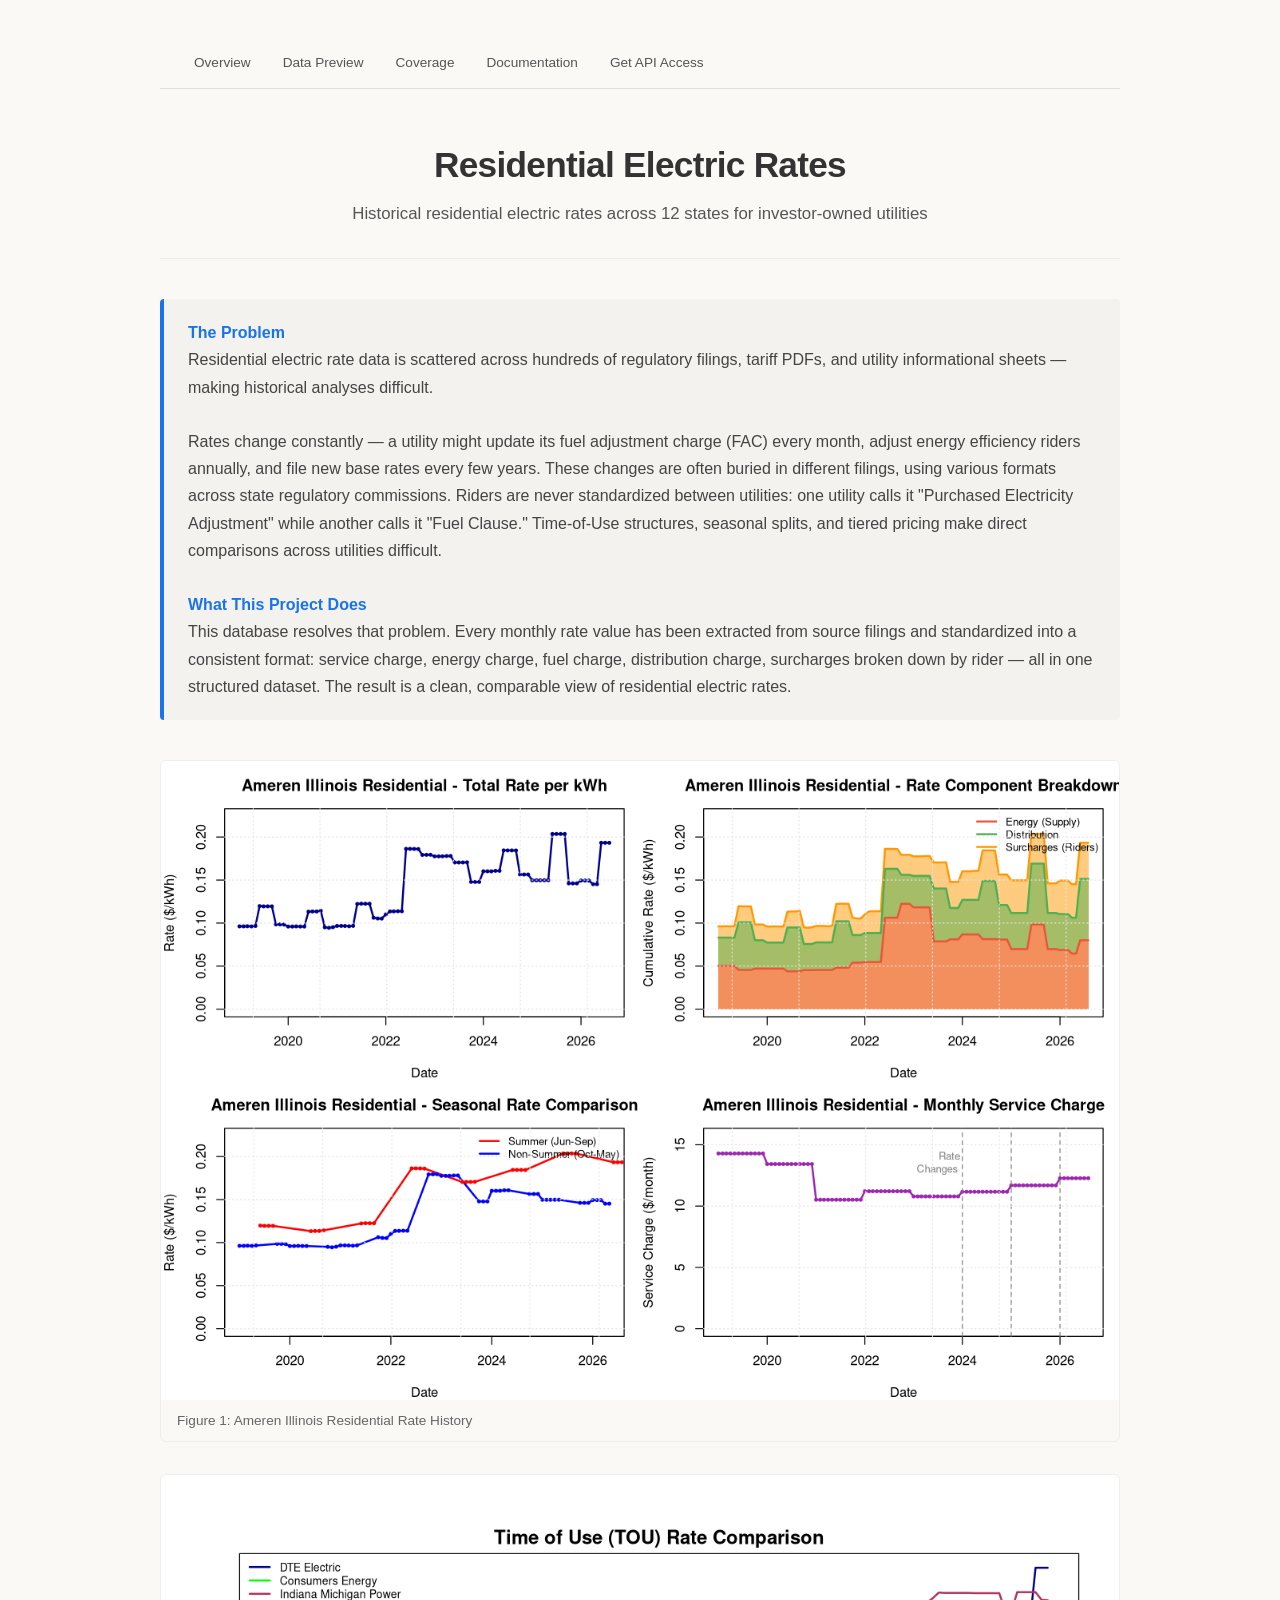
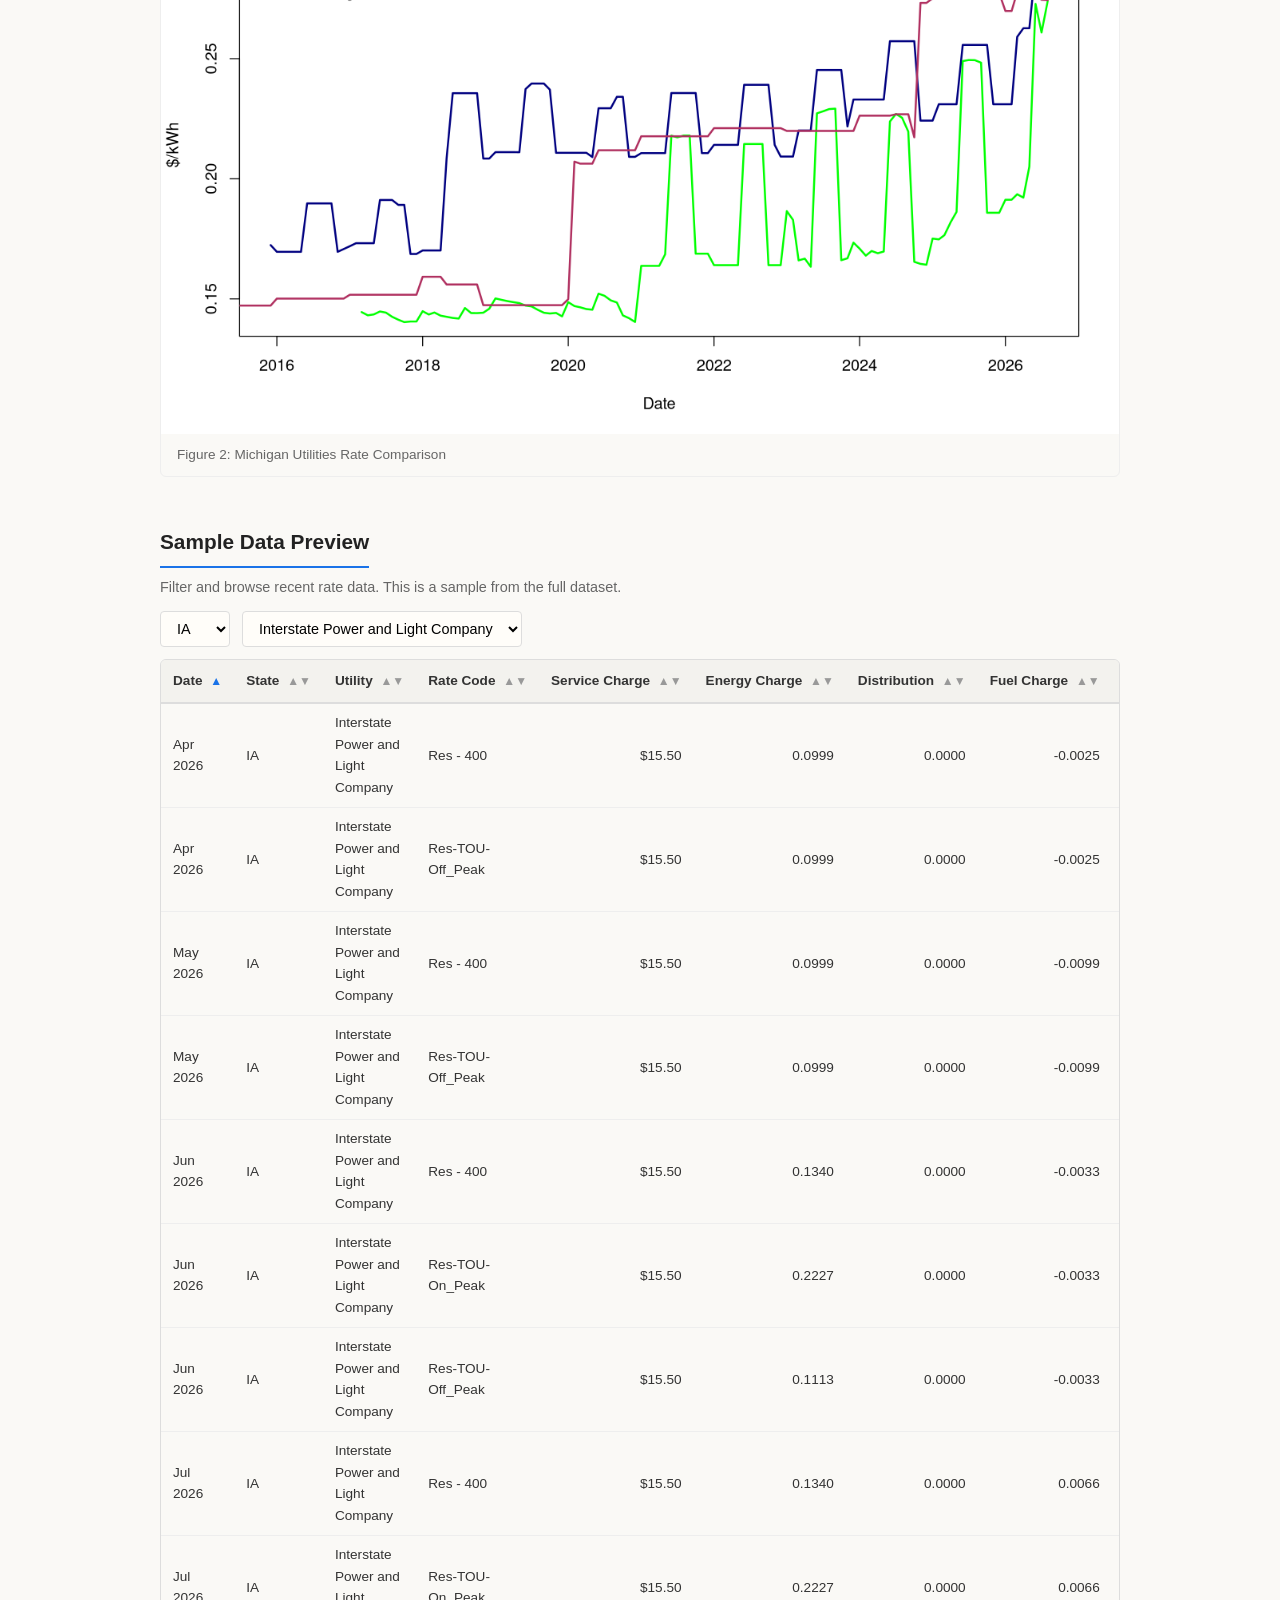
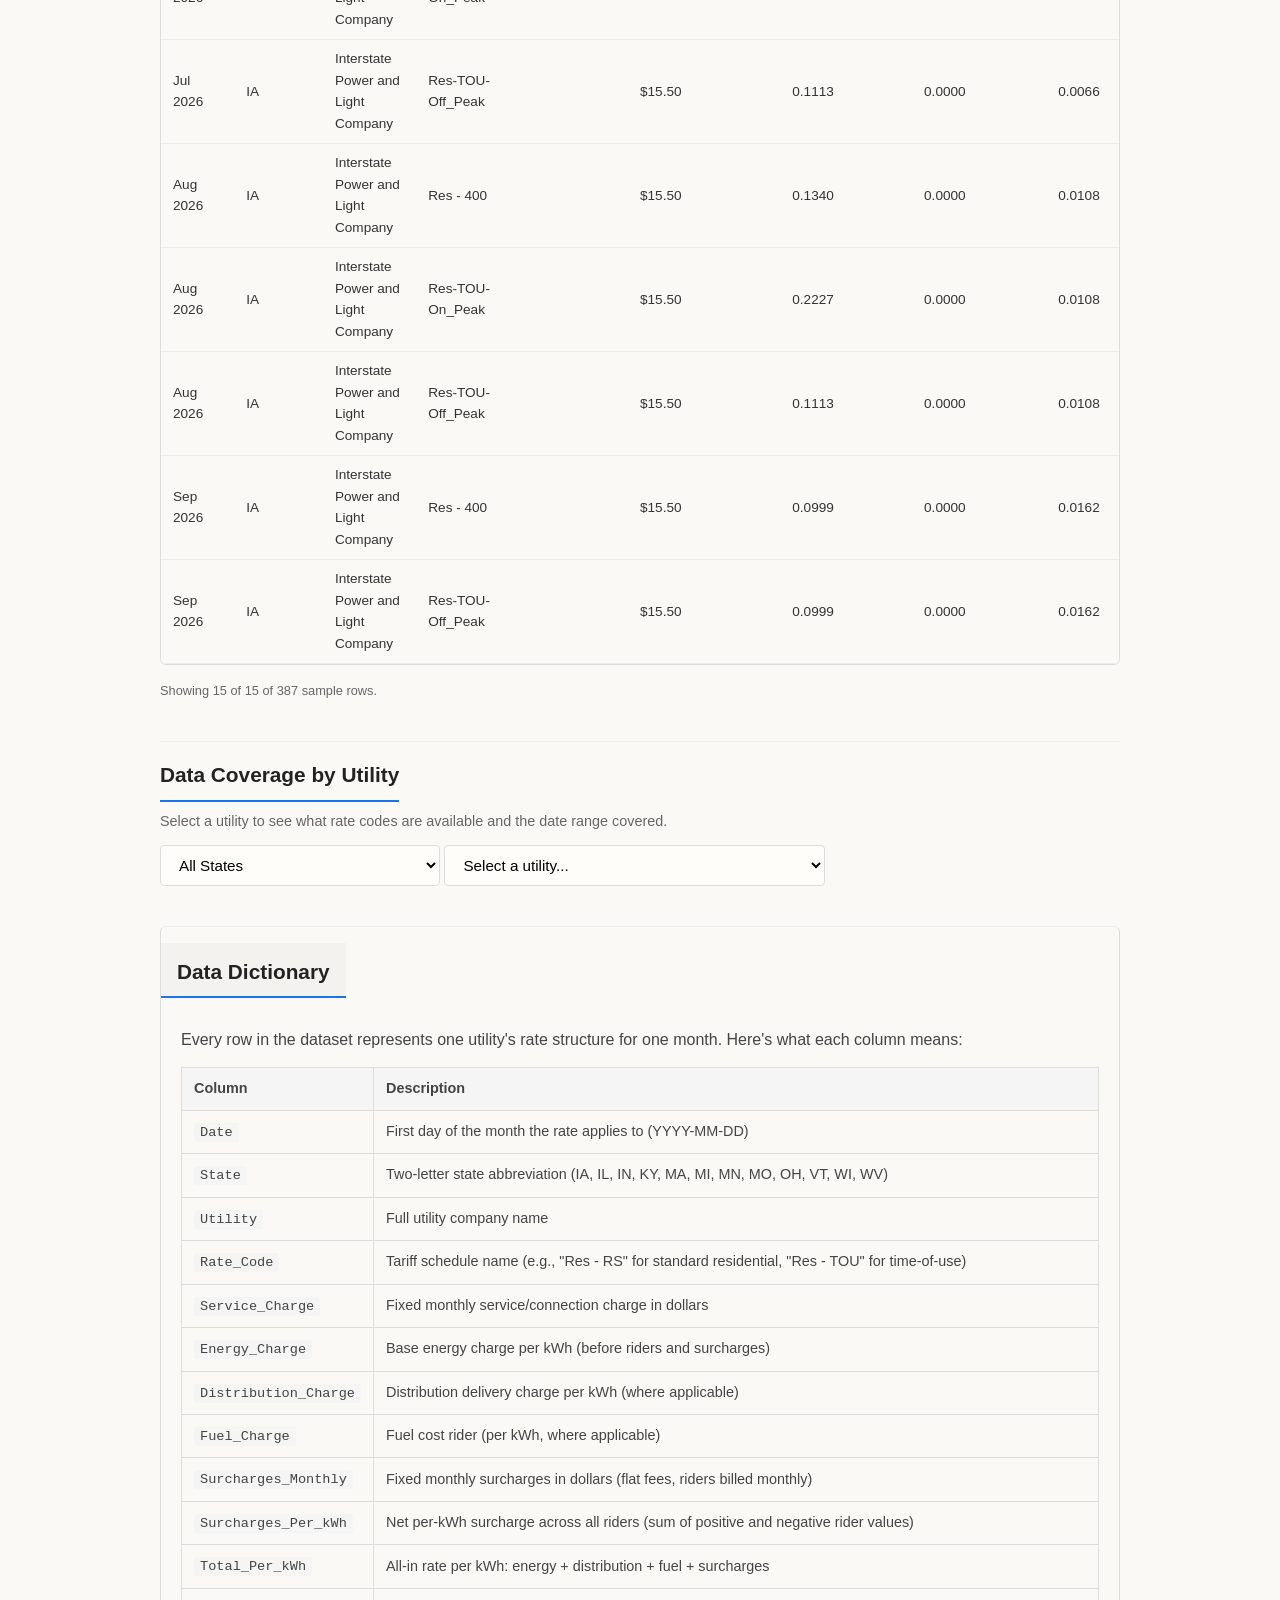
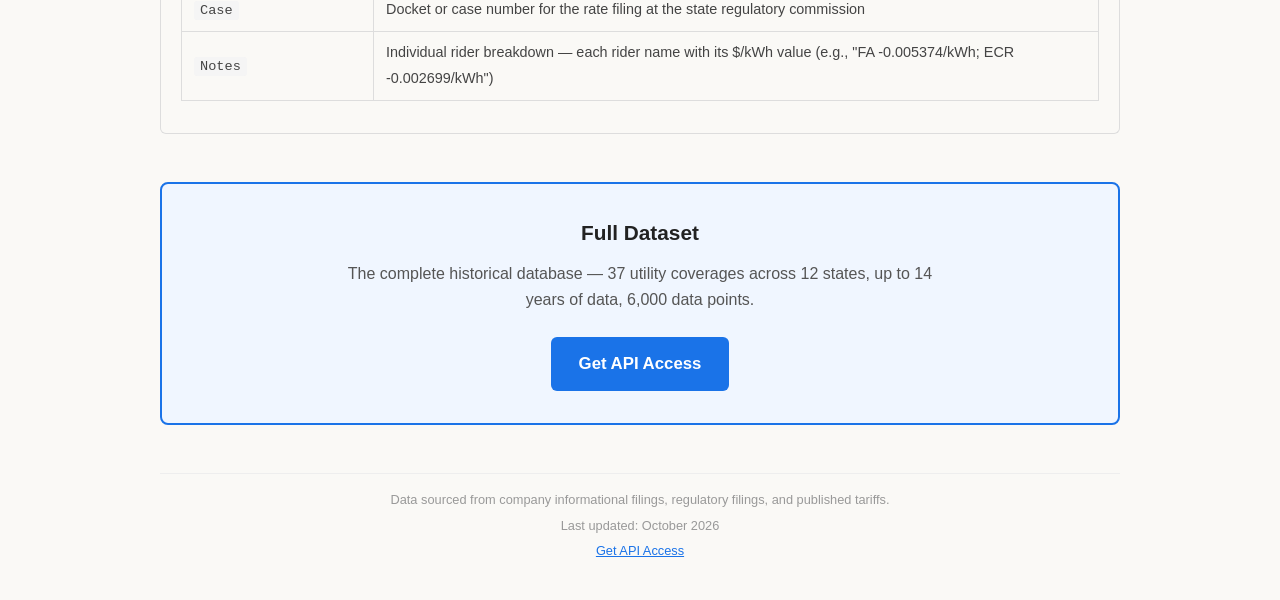
==== commit 47f932e7: "Add files via upload" ====
--- a/index.html
+++ b/index.html
@@ -139,7 +139,7 @@
 
 <footer>
   <p>Data sourced from company informational filings, regulatory filings, and published tariffs.</p>
-  <p>Last updated: September 2026</p>
+  <p>Last updated: October 2026</p>
   <p><a href="https://rapidapi.com/erkramer/api/electric-utility-rates2" style="color:var(--primary);">Get API Access</a></p>
 </footer>
 
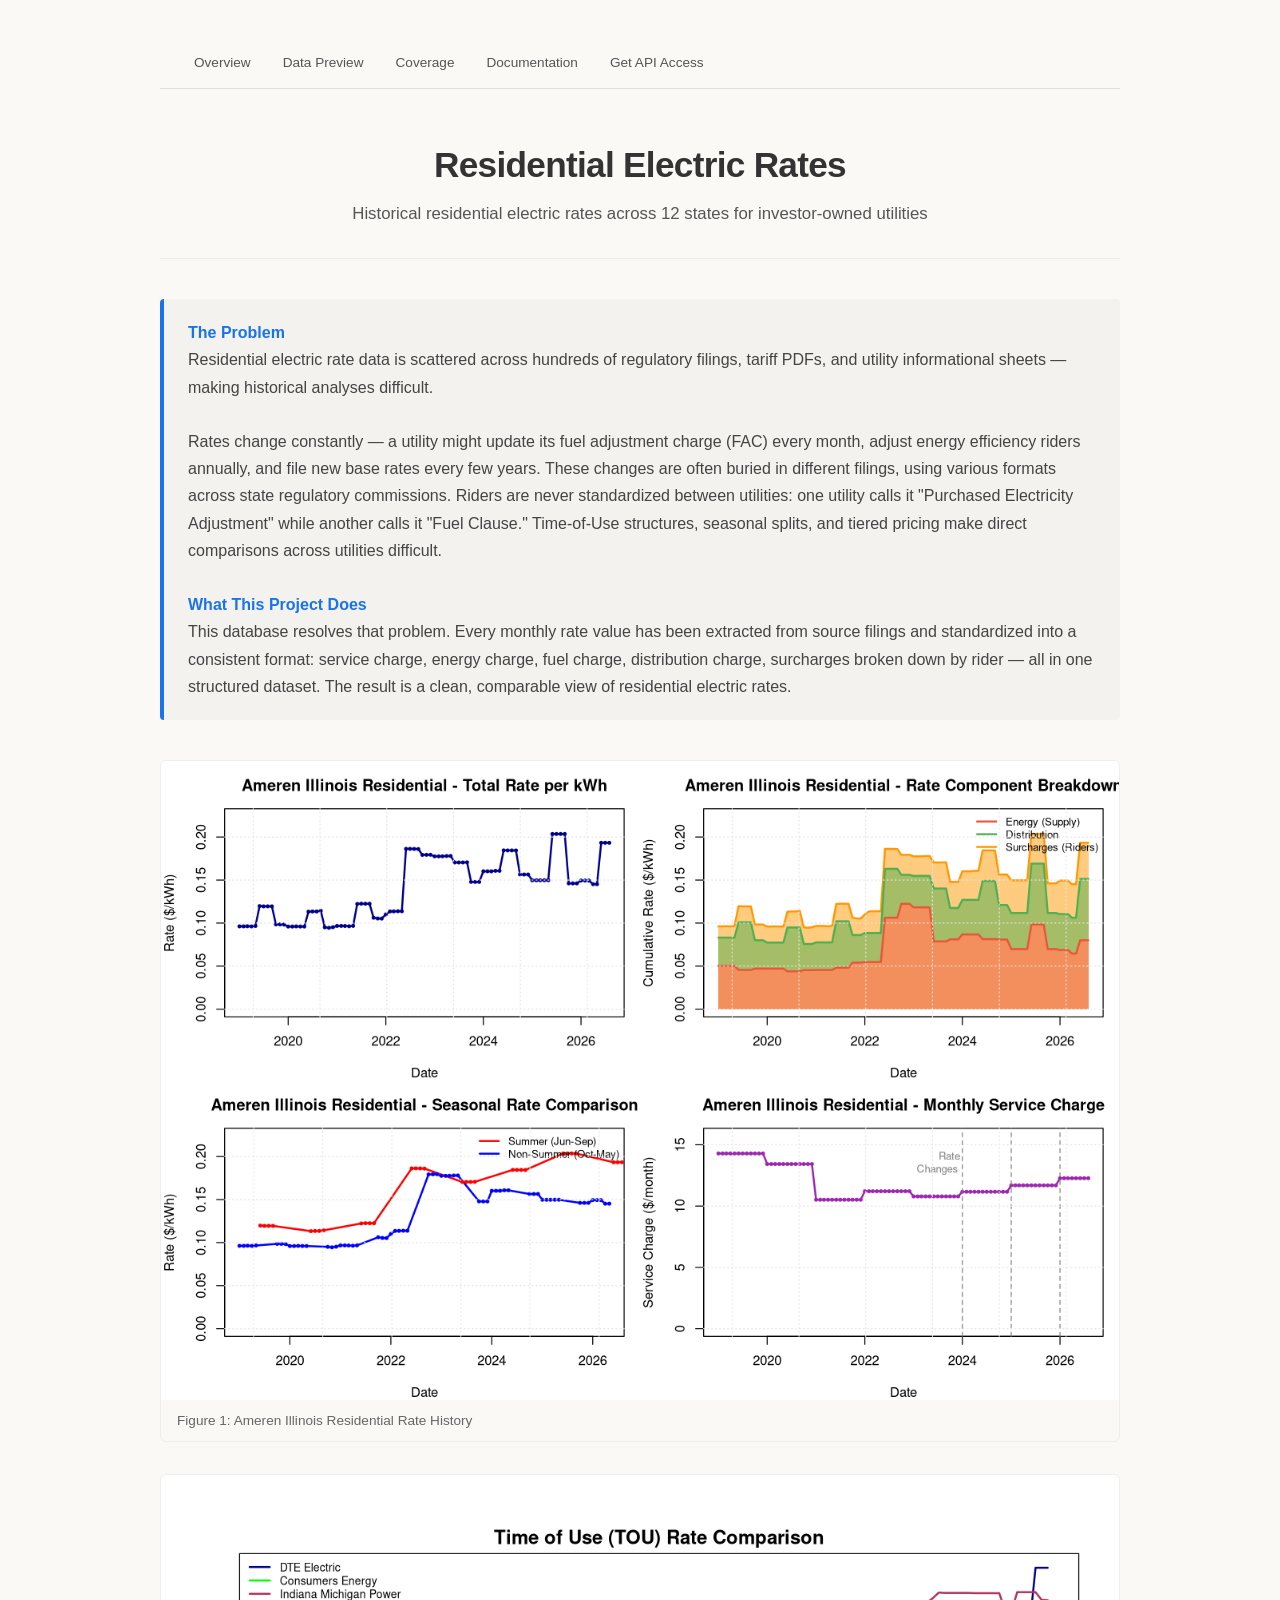
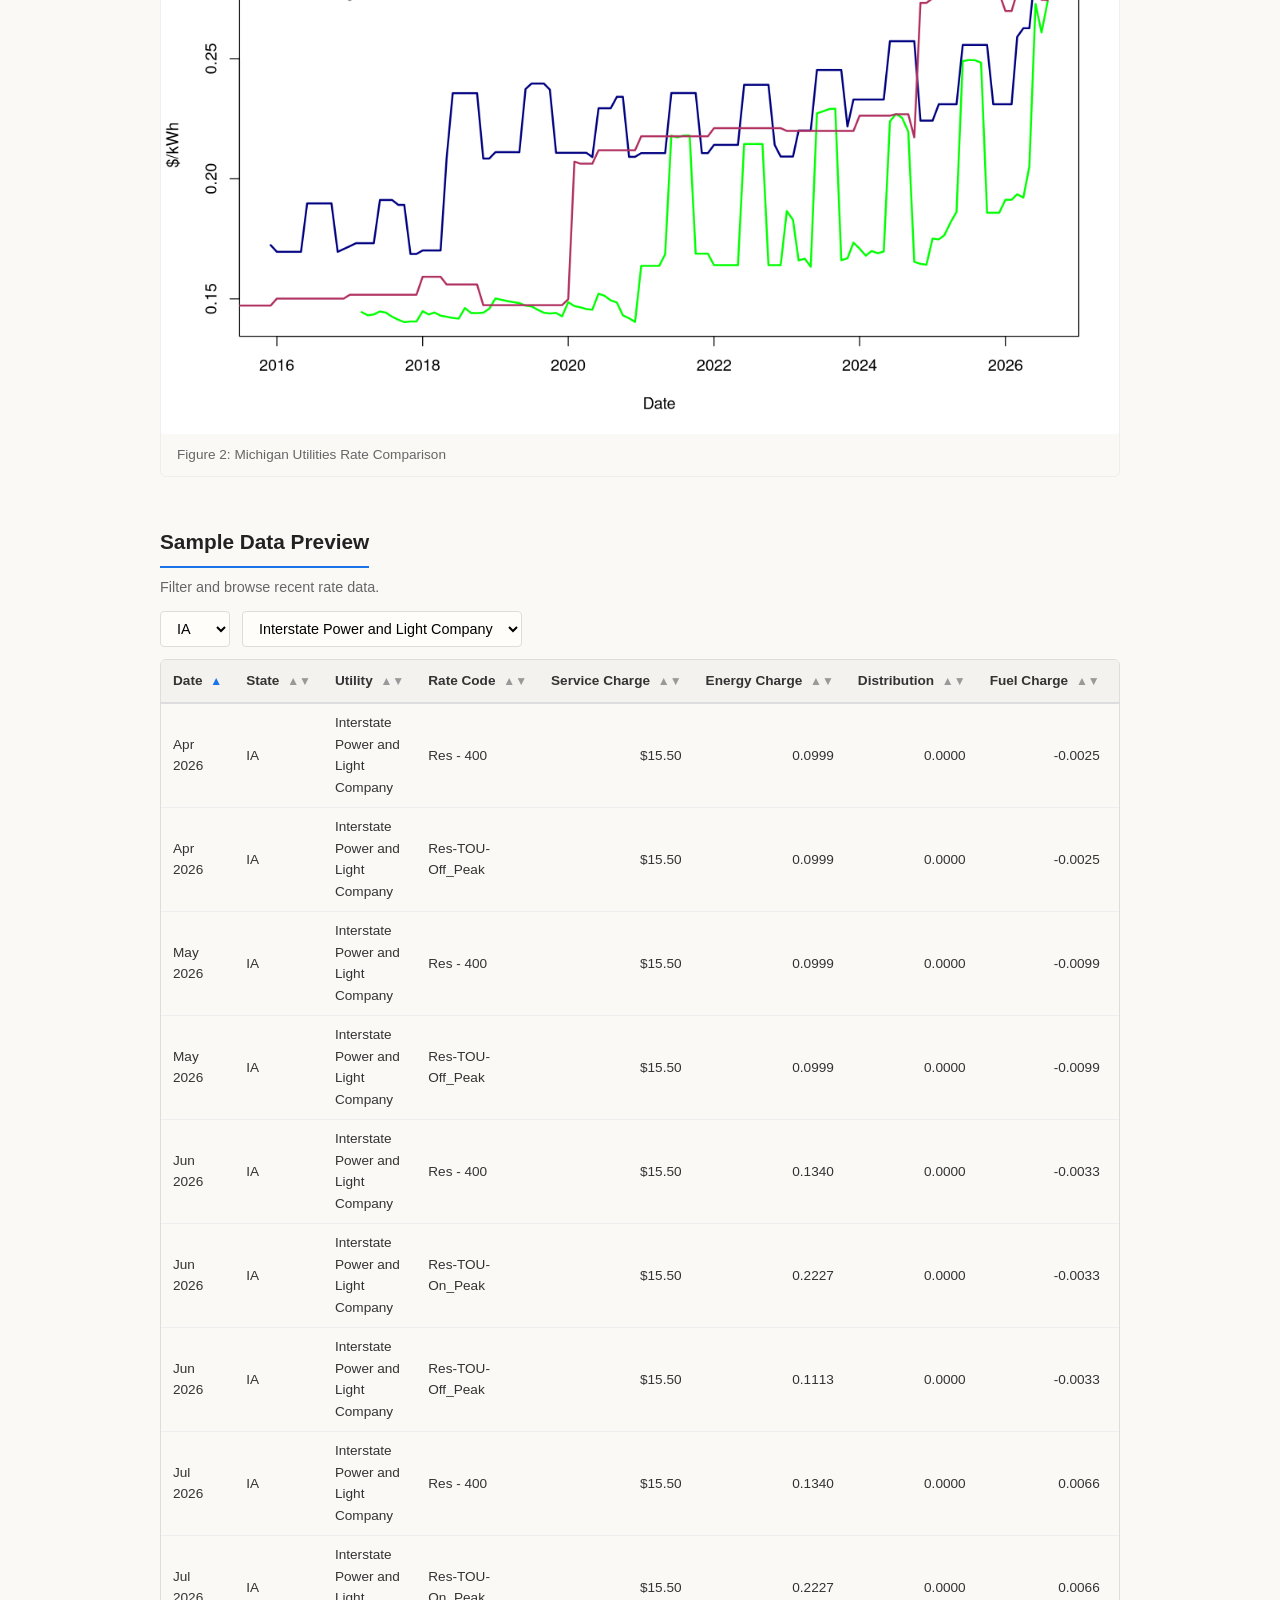
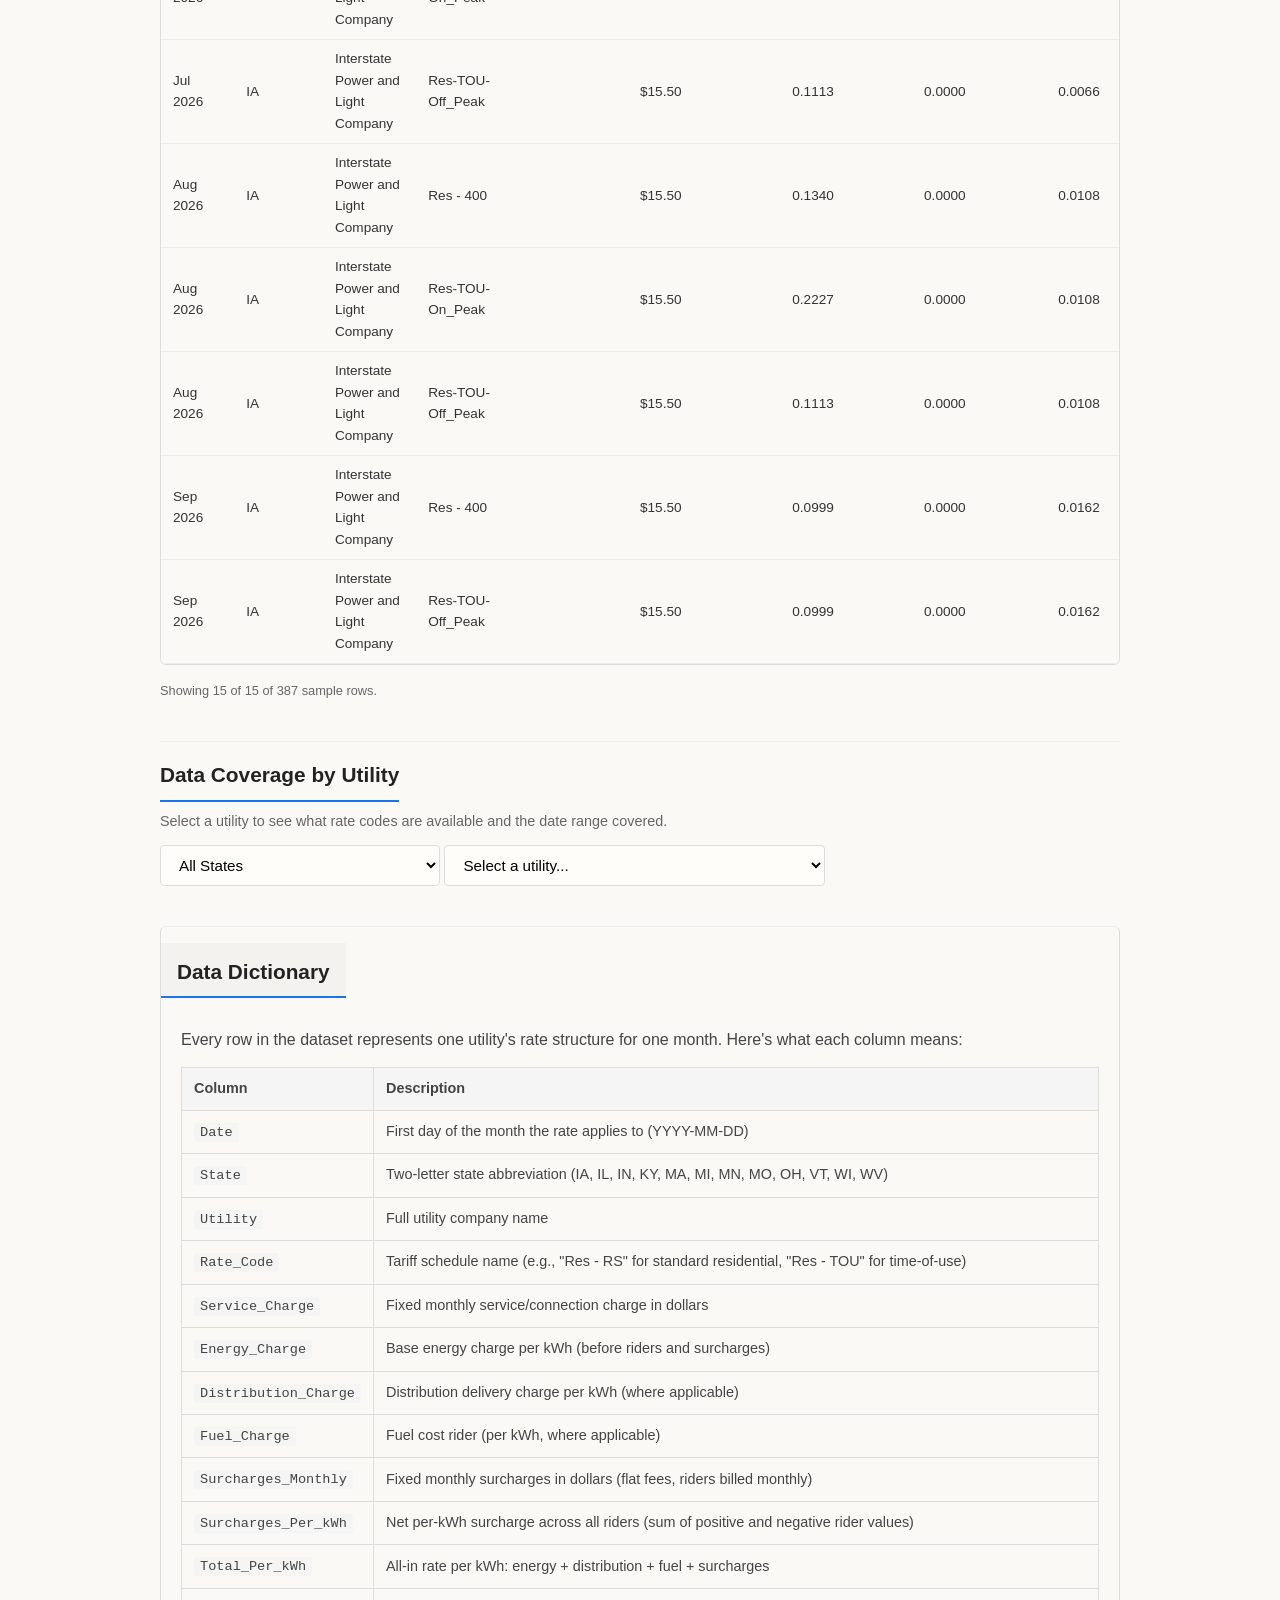
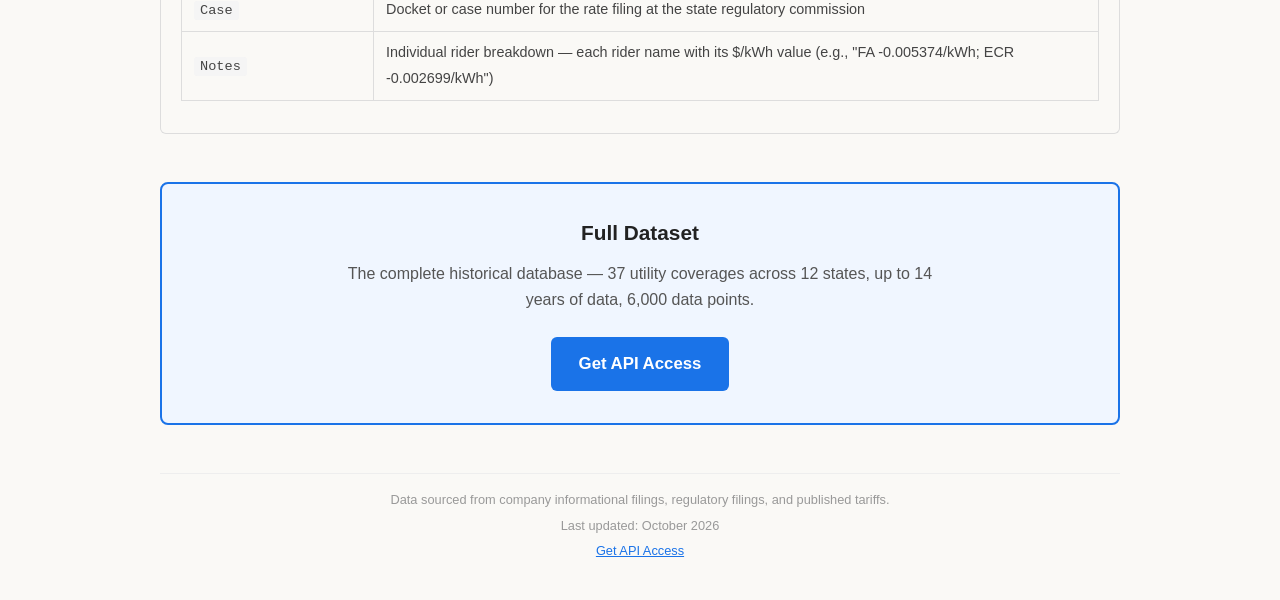
==== commit ef87ca6e: "edit index html" ====
--- a/index.html
+++ b/index.html
@@ -61,7 +61,7 @@
 <!-- Sample Data Preview -->
 <div id="data" class="section">
   <h2>Sample Data Preview</h2>
-  <p class="section-desc">Filter and browse recent rate data. This is a sample from the full dataset.</p>
+  <p class="section-desc">Filter and browse recent rate data.</p>
 
   <div class="table-controls">
     <select id="filterState" aria-label="Filter by State">
